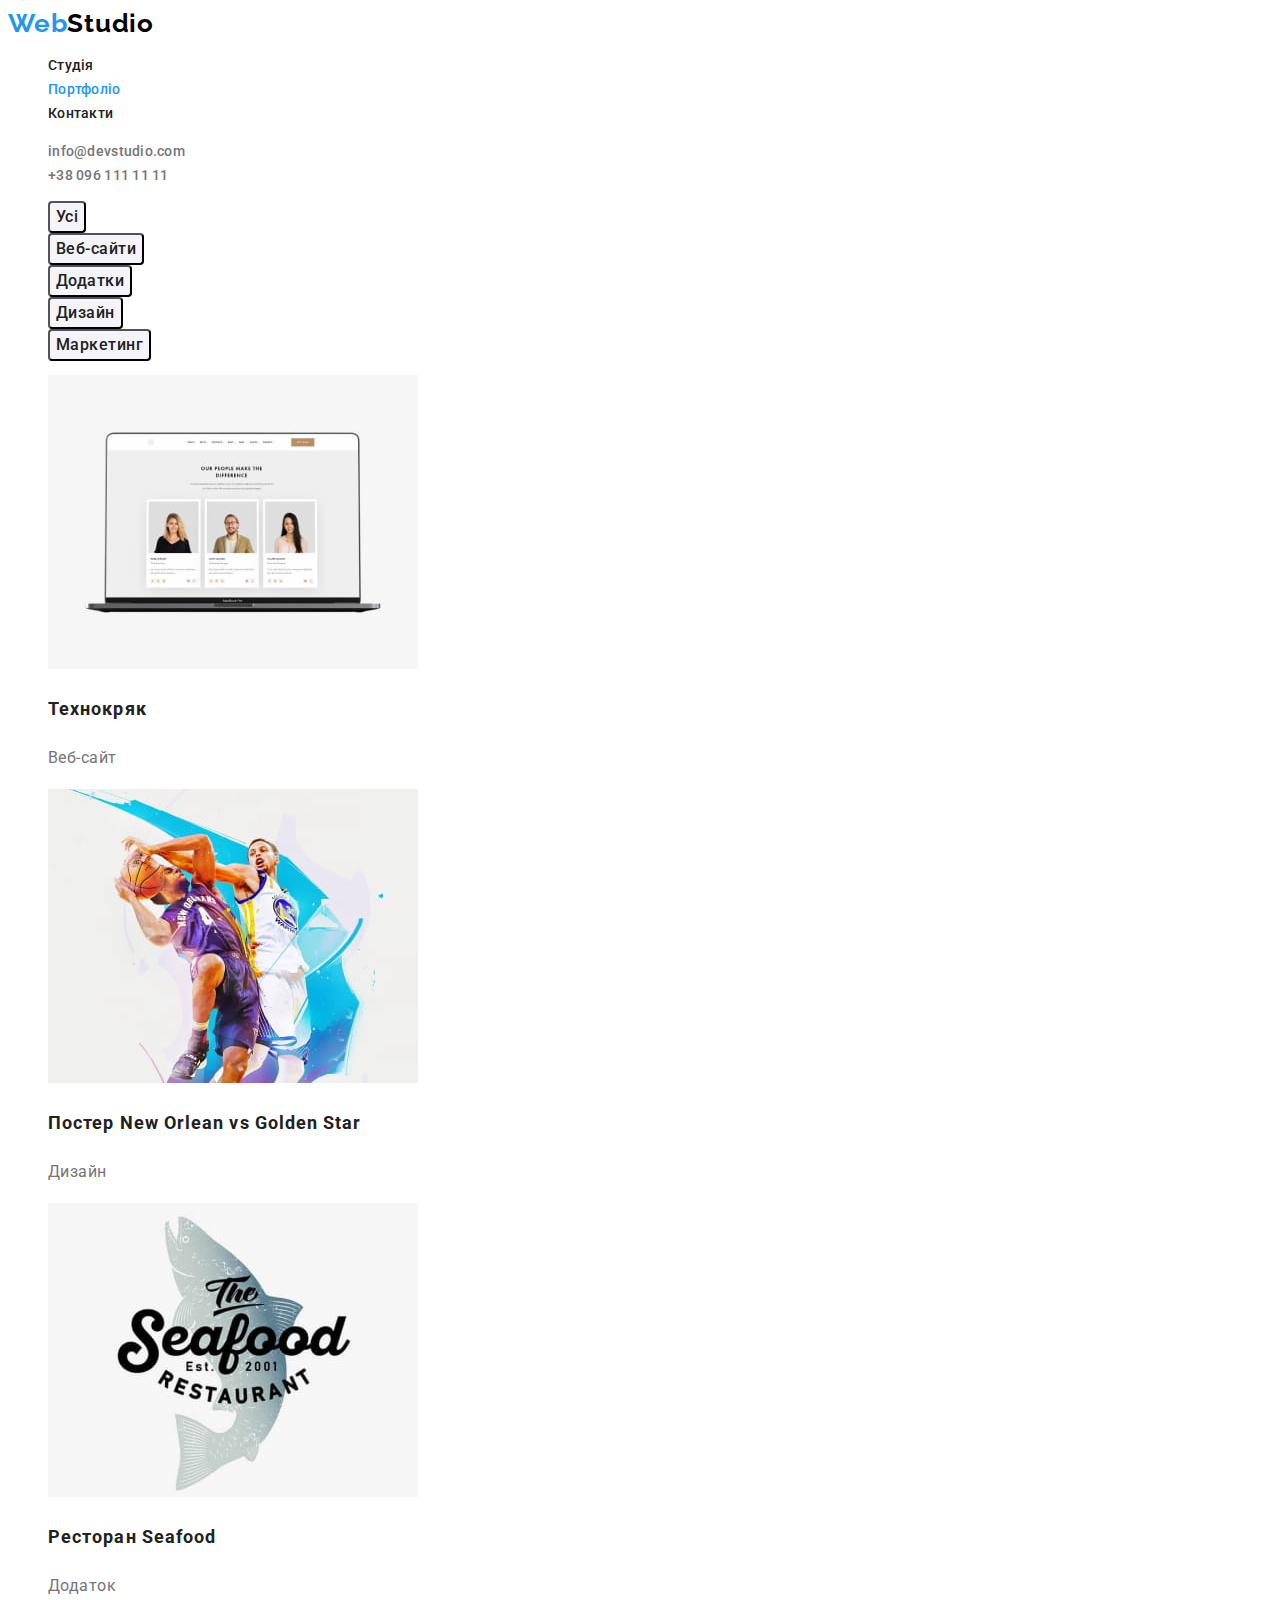
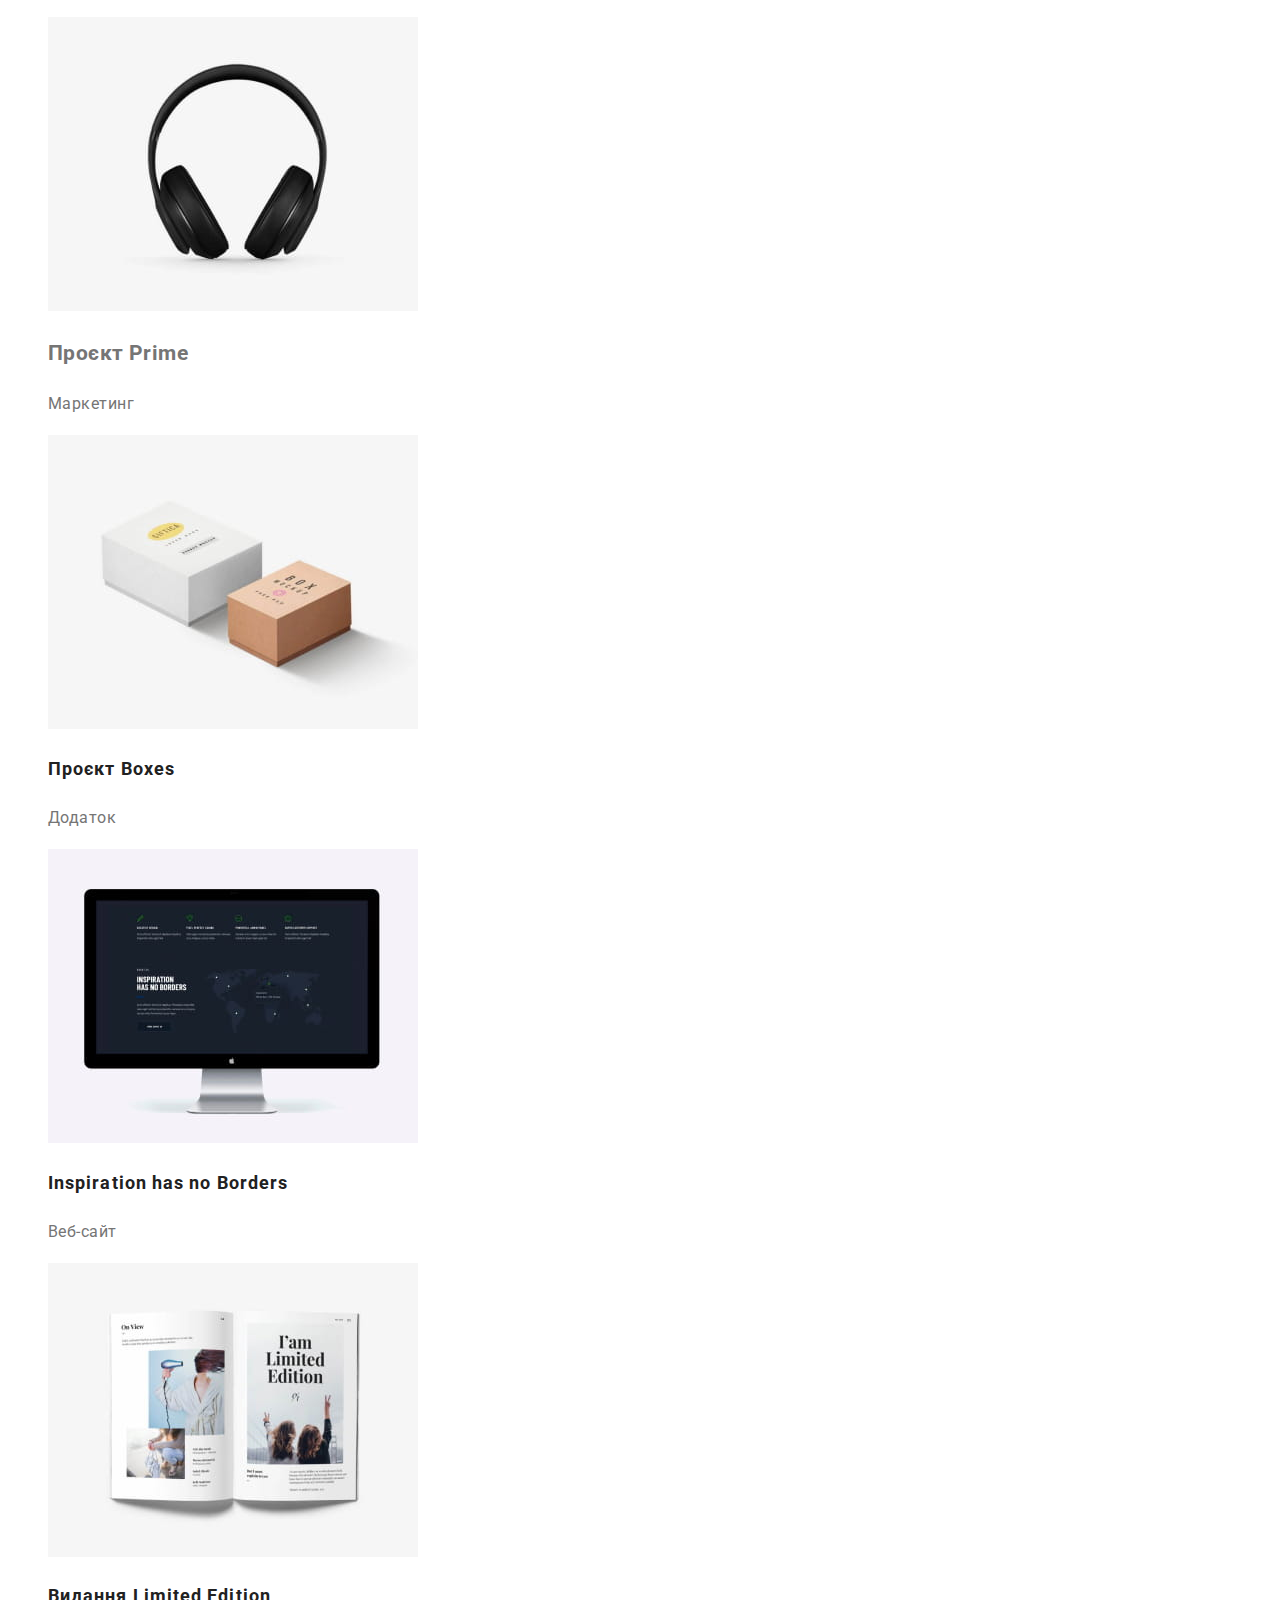
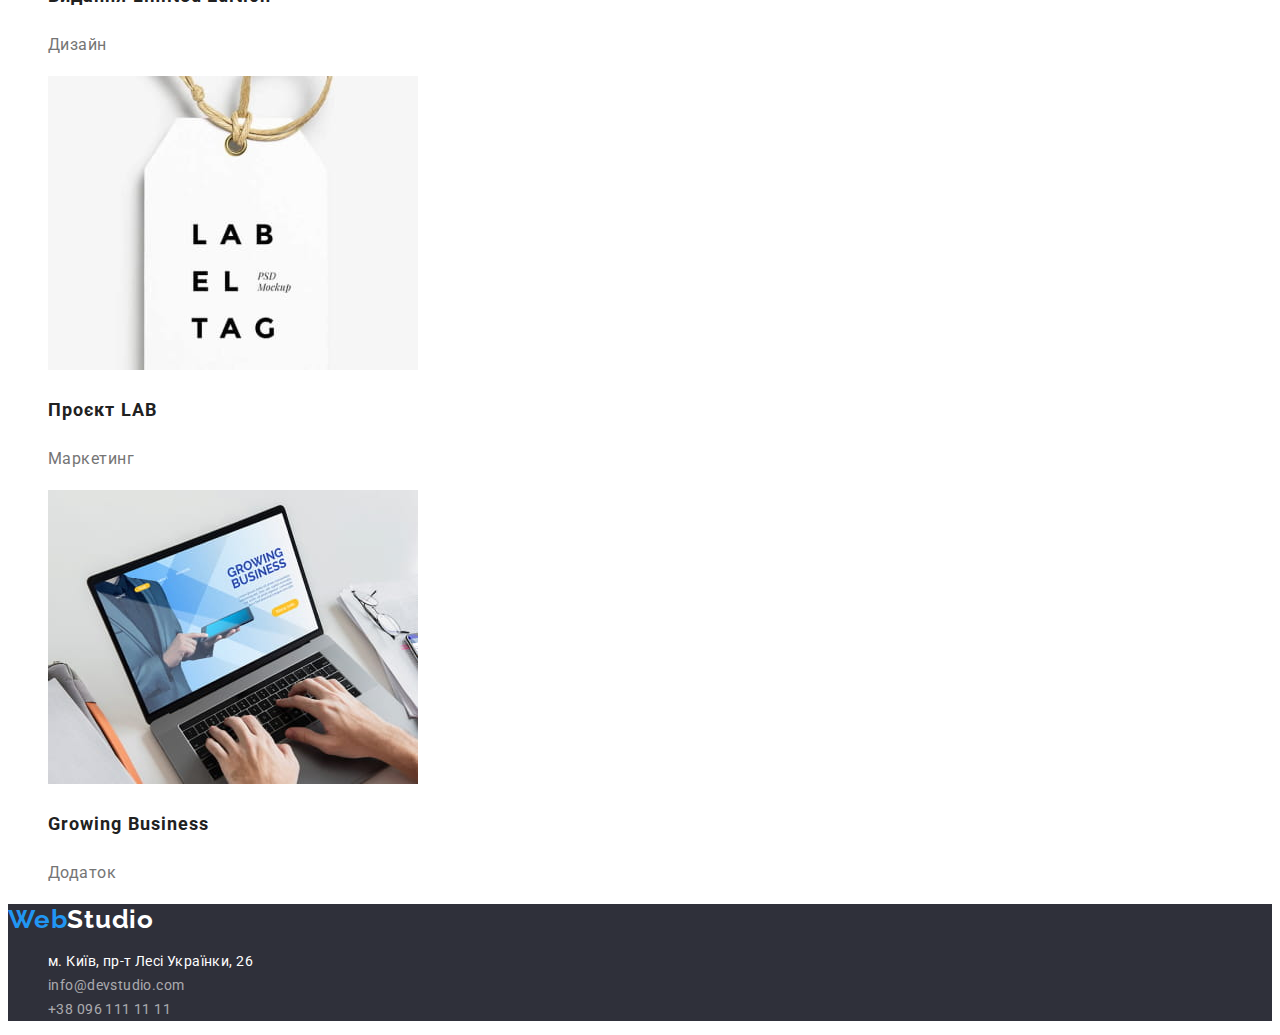
==== portfolio.html @ 0dc30bdd "Initial commit" ====
<!DOCTYPE html>
<html lang="uk">
  <head>
    <meta charset="UTF-8" />
    <meta http-equiv="X-UA-Compatible" content="IE=edge" />
    <meta name="viewport" content="width=device-width, initial-scale=1.0" />
    <title>Portfolio</title>
    <link rel="preconnect" href="https://fonts.googleapis.com" />
    <link rel="preconnect" href="https://fonts.gstatic.com" crossorigin />
    <link
      href="https://fonts.googleapis.com/css2?family=Raleway:wght@700&family=Roboto:wght@400;500;700;900&display=swap"
      rel="stylesheet"
    />
    <link rel="stylesheet" href="./css/styles.css" />
  </head>

  <body>
    <header class="page-header">
      <nav>
        <a href="./index.html" class="logo" lang="en"><span class="logo-accent-cl">Web</span>Studio</a>

        <ul class="site-nav list">
          <li>
            <a href="./index.html" class="site-nav-link">Студія</a>
          </li>
          <li>
            <a href="./portfolio.html" class="site-nav-link current">Портфоліо</a>
          </li>
          <li>
            <a href="" class="site-nav-link">Контакти</a>
          </li>
        </ul>
      </nav>

        <ul class="contact-nav list">
            <li>
                <a href="mailto:info@devstudio.com" class="contact-nav-link">info@devstudio.com</a>
            </li>
            <li>
                <a href="tel:+380961111111" class="contact-nav-link">+38 096 111 11 11</a>
            </li>
        </ul>
    </header>

    <main>
      <section>
      <!-- Title-->
        <h1 class="portfolio-title visually-hidden">Портфоліо</h1>

      <!-- Фільтри -->
        <ul class="portfolio-filters list">
          <li>
            <button class="portfolio-btn" type="button">Усі</button>
          </li>
          <li>
            <button class="portfolio-btn" type="button">Веб-сайти</button>
          </li>
          <li>
            <button class="portfolio-btn" type="button">Додатки</button>
          </li>
          <li>
            <button class="portfolio-btn" type="button">Дизайн</button>
          </li>
          <li>
            <button class="portfolio-btn" type="button">Маркетинг</button>
          </li>
        </ul>

      <!-- Проекти-->

        <ul class="portfolio list">
          <li>
            <img
              src="./images/portfolio/teсhnokryak.jpg"
              alt="Технокряк"
              width="370"
              height="294"
            />
            <h2 class="portfolio-subtitle">Технокряк</h2>
            <p class="portfolio-spec">Веб-сайт</p>
          </li>
          <li>
            <img
              src="./images/portfolio/new-orlean-vs-golden-star.jpg"
              alt="Постер New Orlean vs Golden Star"
              width="370"
              height="294"
            />
            <h2 class="portfolio-subtitle">Постер <span lang="en">New Orlean vs Golden Star</span></h2>
            <p class="portfolio-spec">Дизайн</p>
          </li>
          <li>
            <img
              src="./images/portfolio/seafood.jpg"
              alt="Ресторан Seafood"
              width="370"
              height="294"
            />
            <h2 class="portfolio-subtitle">Ресторан <span lang="en">Seafood</span></h2>
            <p class="portfolio-spec">Додаток</p>
          </li>
          <li>
            <img src="./images/portfolio/prime.jpg" alt="Проєкт Prime" width="370" height="294" />
            <h2>Проєкт <span lang="en">Prime</span></h2>
            <p class="portfolio-spec">Маркетинг</p>
          </li>
          <li>
            <img src="./images/portfolio/boxes.jpg" alt="Проєкт Boxes" width="370" height="294" />
            <h2 class="portfolio-subtitle">Проєкт <span lang="en">Boxes</span></h2>
            <p class="portfolio-spec">Додаток</p>
          </li>
          <li>
            <img
              src="./images/portfolio/inspiration-has-no-borders.jpg"
              alt="Inspiration has no Borders"
              width="370"
              height="294"
            />
            <h2 class="portfolio-subtitle" lang="en">Inspiration has no Borders</h2>
            <p class="portfolio-spec">Веб-сайт</p>
          </li>
          <li>
            <img
              src="./images/portfolio/limited-edition.jpg"
              alt="Видання Limited Edition"
              width="370"
              height="294"
            />
            <h2 class="portfolio-subtitle">Видання <span lang="en">Limited Edition</span></h2>
            <p class="portfolio-spec">Дизайн</p>
          </li>
          <li>
            <img src="./images/portfolio/lab.jpg" alt="Проєкт LAB" width="370" height="294" />
            <h2 class="portfolio-subtitle">Проєкт <span lang="en">LAB</span></h2>
            <p class="portfolio-spec">Маркетинг</p>
          </li>
          <li>
            <img
              src="./images/portfolio/growing-business.jpg"
              alt="Growing Business"
              width="370"
              height="294"
            />
            <h2 class="portfolio-subtitle" lang="en">Growing Business</h2>
            <p class="portfolio-spec">Додаток</p>
          </li>
        </ul>
      </section>
    </main>

    <!-- Підвал -->
    <footer class="footer">
        <a href="/index.html" class="logo" lang="en"><span class="logo-accent-cl">Web</span><span class="logo-ft-cl">Studio</span></a>
        <address>
            <ul class="address list">
                <li>
                    <a href="https://goo.gl/maps/srSNwpNVW98ARK6E7" class="link map">м. Київ, пр-т Лесі Українки, 26</a>
                </li>
                <li><a href="mailto:info@devstudio.com" class="link">info@devstudio.com</a></li>
                <li><a href="tel:+380961111111" class="link">+38 096 111 11 11</a></li>
            </ul>
        </address>
    </footer>
</html>
---- css/styles.css ----
/*  палітра 
line
rgba(236, 236, 236, 1) 
rgba(238, 238, 238, 1)
 */

:root {
  /* Fonts */
  --main-font: 'Roboto', sans-serif;
  --secondary-font: 'Raleway', sans-serif;

  /* Text colors */
  --main-txt-cl: #757575;
  --heading-txt-cl: #212121;
  --dark-txt-cl: #000000;
  --light-txt-cl: #ffffff;
  --accent-txt-cl: #2196f3;
  --active-txt-cl: #188ce8;

  /* Background colors */
  --bg-cl: #ffffff;
  --section-bg-cl: #f5f4fa;
  --accent-bg-cl: #2f303a;

  /* Button colors */
  --accent-bt-cl: #2196f3;
  --active-bt-cl: #188ce8;

  /* Others */
}

body {
  font-family: var(--main-font);
  font-size: 14px;
  line-height: calc(24 / 14);
  letter-spacing: 0.03em;
  color: var(--main-txt-cl);
  background-color: var(--bg-cl);
}

/* reset */

.link,
.contact-nav-link {
  text-decoration: none;
  color: currentColor;
}

.list {
  list-style: none;
}

/**
  |============================
  | Header
  |============================
*/

.page-header {
}

.logo {
  font-family: var(--secondary-font);
  font-weight: 700;
  font-size: 26px;
  line-height: calc(31 / 26);
  letter-spacing: 0.03em;
  text-decoration: none;
  color: var(--dark-txt-cl);
}

.logo-accent-cl {
  color: var(--accent-txt-cl);
}

.site-nav {
  color: var(--heading-txt-cl);
}

.site-nav-link,
.contact-nav-link {
  font-family: inherit;
  font-weight: 500;
  line-height: calc(16 / 14);
  letter-spacing: 0.02em;
  text-decoration: none;
  color: var(--heading-txt-cl);
}

.site-nav-link:hover,
.site-nav-link:focus,
.contact-nav-link:hover,
.contact-nav-link:focus {
  color: var(--accent-txt-cl);
  cursor: pointer;
}

.site-nav-link:active {
  color: var(--active-txt-cl);
}

.link-nav {
}

.current {
  color: var(--accent-txt-cl);
}

.contact-nav {
}

.contact-nav-link {
  color: var(--main-txt-cl);
}

/**
  |============================
  | Hero
  |============================
*/
/* Hero */

.hero {
  background-color: var(--accent-bg-cl);
}

.hero-title {
  font-weight: 900;
  font-size: 44px;
  line-height: calc(60 / 44);
  text-align: center;
  letter-spacing: 0.06em;
  text-transform: uppercase;
  color: var(--light-txt-cl);
}

.hero-btn {
  font-family: inherit;
  font-weight: 700;
  font-size: 16px;
  line-height: calc(30 / 16);
  display: flex;
  align-items: center;
  text-align: center;
  letter-spacing: 0.06em;
  cursor: pointer;
  color: var(--light-txt-cl);

  /* bg */
  background: var(--accent-bt-cl);
  box-shadow: 0px 4px 4px rgba(0, 0, 0, 0.15);
  border-radius: 4px;
}

.hero-btn:hover,
.hero-btn:focus {
  background-color: var(--active-bt-cl);
}

/* Features */

.features {
}

.features-title,
.work-title,
.team-title,
.portfolio-title {
  font-weight: 700;
  font-size: 36px;
  line-height: calc(42 / 36);
  letter-spacing: 0.03em;
  text-align: center;
  color: var(--heading-txt-cl);
}

.visually-hidden {
  position: absolute;
  width: 1px;
  height: 1px;
  margin: -1px;
  border: 0;
  padding: 0;
  white-space: nowrap;
  clip-path: inset(100%);
  clip: rect(0 0 0 0);
  overflow: hidden;
}

.features-subtitle {
  font-weight: 700;
  line-height: calc(16 / 14);
  text-transform: uppercase;
  color: var(--heading-txt-cl);
}

/* Team */

.team-section {
  background-color: var(--section-bg-cl);
}

.team li {
  background-color: var(--bg-cl);
}

.team-subtitle {
  font-weight: 500;
  font-size: 16px;
  line-height: calc(19 / 16);
  text-align: center;
  letter-spacing: 0.03em;
  color: var(--heading-txt-cl);
}

.team-txt {
  font-size: 16px;
  line-height: calc(19 / 16);
  text-align: center;
  letter-spacing: 0.03em;
}

/* Portfolio */

.portfolio-filters {
}

.portfolio-btn {
  font-family: inherit;
  font-weight: 500;
  font-size: 16px;
  line-height: calc(26 / 16);
  text-align: center;
  letter-spacing: 0.03em;
  cursor: pointer;
  color: var(--heading-txt-cl);
  background: var(--section-bg-cl);
  border-radius: 4px;
}

.portfolio-btn:hover,
.portfolio-btn:focus {
  font-weight: 500;
  font-size: 16px;
  line-height: calc(26 / 16);
  text-align: center;
  letter-spacing: 0.03em;
  color: var(--light-txt-cl);

  /* bg */
  background: var(--accent-bt-cl);
  /* shadow-middle */
  box-shadow: 0px 3px 1px rgba(0, 0, 0, 0.1), 0px 1px 2px rgba(0, 0, 0, 0.08),
    0px 2px 2px rgba(0, 0, 0, 0.12);
  border-radius: 4px;
}

.portfolio {
}

.portfolio-subtitle {
  font-weight: 700;
  font-size: 18px;
  line-height: calc(36 / 18);
  letter-spacing: 0.06em;
  color: var(--heading-txt-cl);
}

.portfolio-spec {
  font-size: 16px;
  line-height: calc(30 / 16);
  letter-spacing: 0.03em;
}

/**
  |============================
  | Footer
  |============================
*/
.footer {
  background-color: var(--accent-bg-cl);
  color: var(--light-txt-cl);
}

.logo-ft-cl {
  color: var(--light-txt-cl);
}

.address {
  font-style: normal;
  line-height: calc(24 / 14);
  color: rgba(255, 255, 255, 0.6);
}

.address .link:hover,
.address .link:focus {
  color: var(--accent-txt-cl);
  cursor: pointer;
}

.map {
  color: var(--light-txt-cl);
}
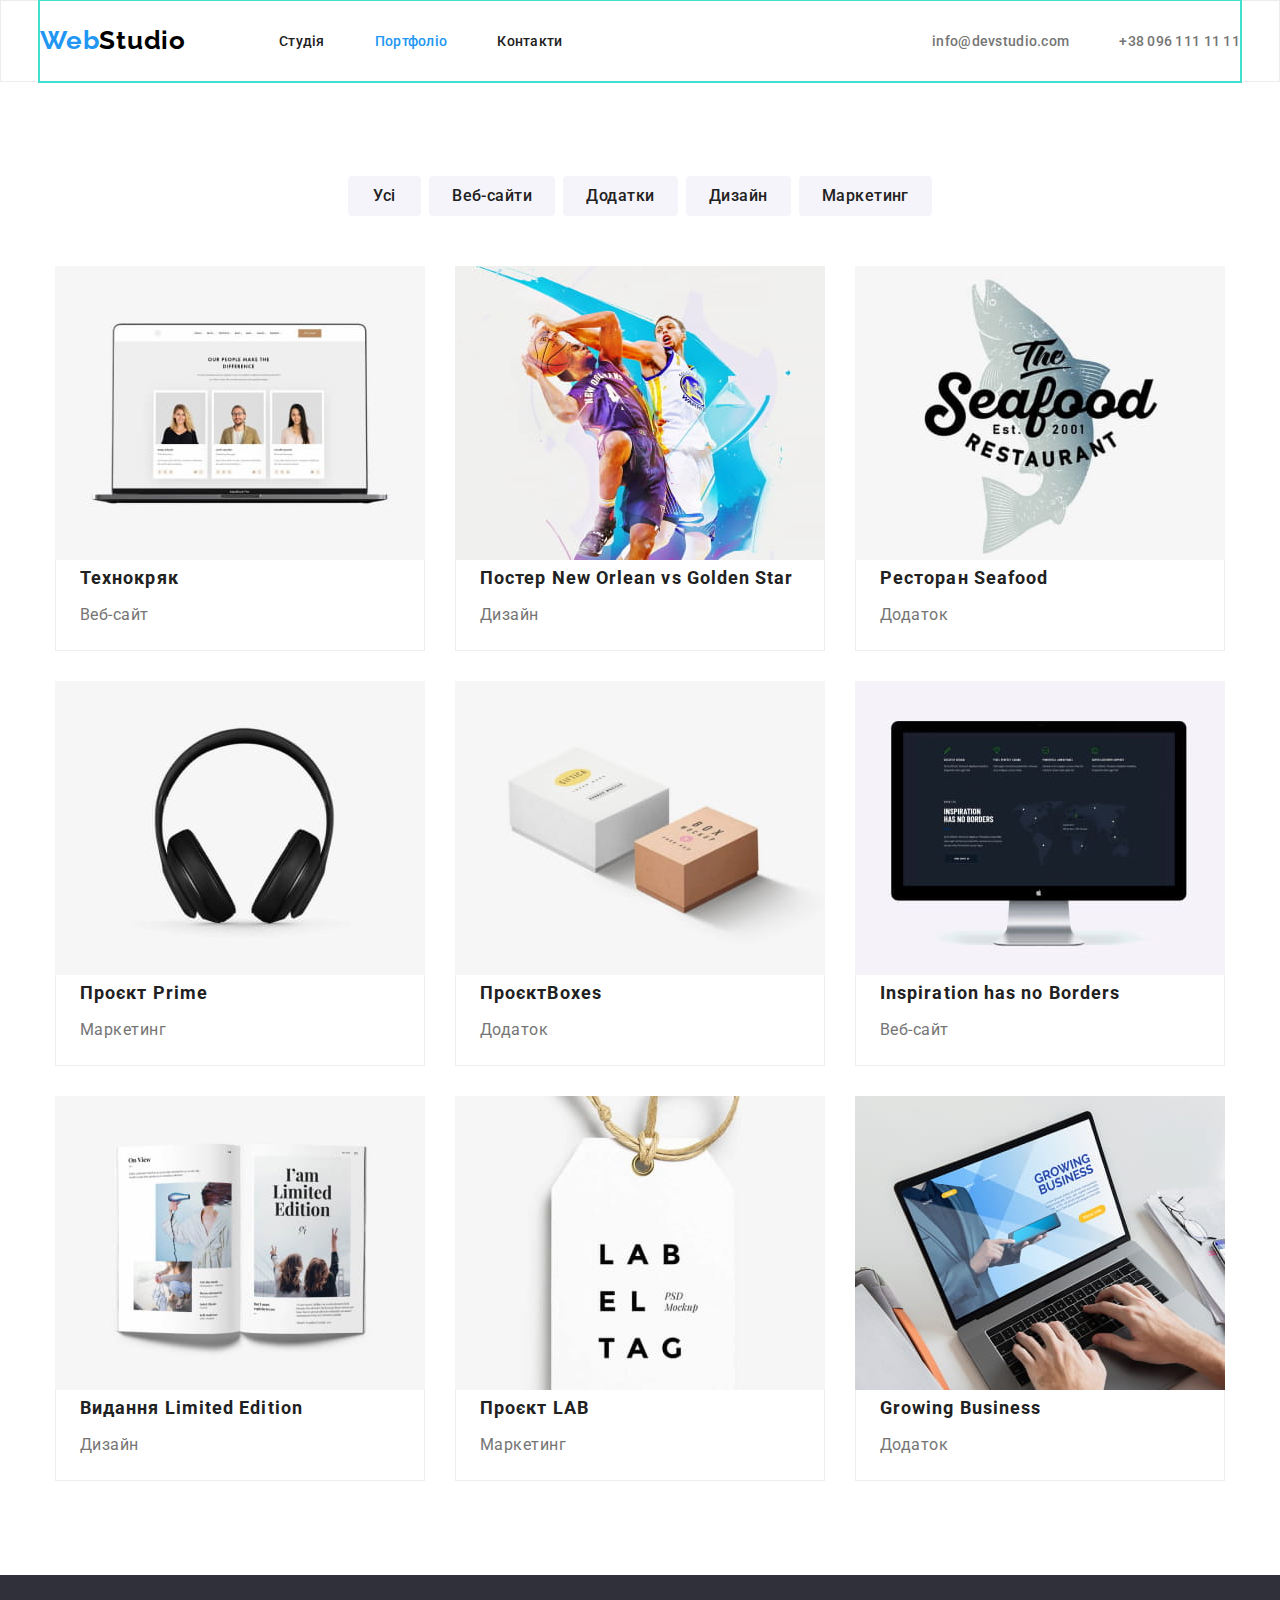
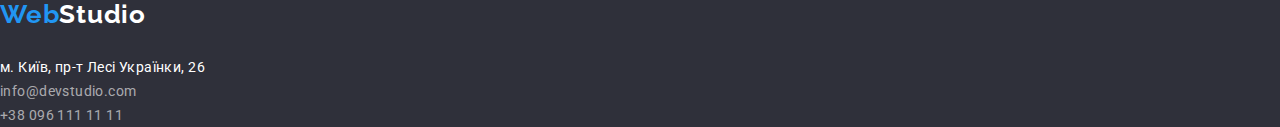
==== commit 7d7da61b: "основна верстка сторінок" ====
--- a/portfolio.html
+++ b/portfolio.html
@@ -1,164 +1,159 @@
 <!DOCTYPE html>
 <html lang="uk">
-  <head>
-    <meta charset="UTF-8" />
-    <meta http-equiv="X-UA-Compatible" content="IE=edge" />
-    <meta name="viewport" content="width=device-width, initial-scale=1.0" />
-    <title>Portfolio</title>
-    <link rel="preconnect" href="https://fonts.googleapis.com" />
-    <link rel="preconnect" href="https://fonts.gstatic.com" crossorigin />
-    <link
-      href="https://fonts.googleapis.com/css2?family=Raleway:wght@700&family=Roboto:wght@400;500;700;900&display=swap"
-      rel="stylesheet"
-    />
-    <link rel="stylesheet" href="./css/styles.css" />
-  </head>
 
-  <body>
-    <header class="page-header">
+<head>
+  <meta charset="UTF-8" />
+  <meta http-equiv="X-UA-Compatible" content="IE=edge" />
+  <meta name="viewport" content="width=device-width, initial-scale=1.0" />
+  <title>Portfolio</title>
+  <link rel="preconnect" href="https://fonts.googleapis.com" />
+  <link rel="preconnect" href="https://fonts.gstatic.com" crossorigin />
+  <link href="https://fonts.googleapis.com/css2?family=Raleway:wght@700&family=Roboto:wght@400;500;700;900&display=swap"
+    rel="stylesheet" />
+    <link rel="stylesheet" href="https://cdnjs.cloudflare.com/ajax/libs/modern-normalize/1.1.0/modern-normalize.min.css" />
+  <link rel="stylesheet" href="./css/styles.css" />
+</head>
+
+<body>
+  <header class="page-header">
+    <div class="container main-nav">
+      <a href="./index.html" class="logo" lang="en"><span class="logo-accent-cl">Web</span>Studio</a>
+  
       <nav>
-        <a href="./index.html" class="logo" lang="en"><span class="logo-accent-cl">Web</span>Studio</a>
-
         <ul class="site-nav list">
-          <li>
+          <li class="item">
             <a href="./index.html" class="site-nav-link">Студія</a>
           </li>
-          <li>
+          <li class="item">
             <a href="./portfolio.html" class="site-nav-link current">Портфоліо</a>
           </li>
-          <li>
+          <li class="item">
             <a href="" class="site-nav-link">Контакти</a>
           </li>
         </ul>
       </nav>
+  
+      <ul class="contact-nav list">
+        <li class="item">
+          <a href="mailto:info@devstudio.com" class="contact-nav-link">info@devstudio.com</a>
+        </li>
+        <li class="item">
+          <a href="tel:+380961111111" class="contact-nav-link">+38 096 111 11 11</a>
+        </li>
+      </ul>
+    </div>
+  </header>
 
-        <ul class="contact-nav list">
-            <li>
-                <a href="mailto:info@devstudio.com" class="contact-nav-link">info@devstudio.com</a>
-            </li>
-            <li>
-                <a href="tel:+380961111111" class="contact-nav-link">+38 096 111 11 11</a>
-            </li>
-        </ul>
-    </header>
 
-    <main>
-      <section>
+  <main>
+    <section class="section">
       <!-- Title-->
-        <h1 class="portfolio-title visually-hidden">Портфоліо</h1>
+      <h1 class="portfolio-title visually-hidden">Портфоліо</h1>
 
       <!-- Фільтри -->
-        <ul class="portfolio-filters list">
-          <li>
-            <button class="portfolio-btn" type="button">Усі</button>
-          </li>
-          <li>
-            <button class="portfolio-btn" type="button">Веб-сайти</button>
-          </li>
-          <li>
-            <button class="portfolio-btn" type="button">Додатки</button>
-          </li>
-          <li>
-            <button class="portfolio-btn" type="button">Дизайн</button>
-          </li>
-          <li>
-            <button class="portfolio-btn" type="button">Маркетинг</button>
-          </li>
-        </ul>
+      <ul class="portfolio-filters list">
+        <li class="item">
+          <button class="portfolio-btn" type="button">Усі</button>
+        </li>
+        <li class="item">
+          <button class="portfolio-btn" type="button">Веб-сайти</button>
+        </li>
+        <li class="item">
+          <button class="portfolio-btn" type="button">Додатки</button>
+        </li>
+        <li class="item">
+          <button class="portfolio-btn" type="button">Дизайн</button>
+        </li>
+        <li class="item">
+          <button class="portfolio-btn" type="button">Маркетинг</button>
+        </li>
+      </ul>
 
       <!-- Проекти-->
 
-        <ul class="portfolio list">
-          <li>
-            <img
-              src="./images/portfolio/teсhnokryak.jpg"
-              alt="Технокряк"
-              width="370"
-              height="294"
-            />
-            <h2 class="portfolio-subtitle">Технокряк</h2>
-            <p class="portfolio-spec">Веб-сайт</p>
-          </li>
-          <li>
-            <img
-              src="./images/portfolio/new-orlean-vs-golden-star.jpg"
-              alt="Постер New Orlean vs Golden Star"
-              width="370"
-              height="294"
-            />
-            <h2 class="portfolio-subtitle">Постер <span lang="en">New Orlean vs Golden Star</span></h2>
-            <p class="portfolio-spec">Дизайн</p>
-          </li>
-          <li>
-            <img
-              src="./images/portfolio/seafood.jpg"
-              alt="Ресторан Seafood"
-              width="370"
-              height="294"
-            />
-            <h2 class="portfolio-subtitle">Ресторан <span lang="en">Seafood</span></h2>
-            <p class="portfolio-spec">Додаток</p>
-          </li>
-          <li>
-            <img src="./images/portfolio/prime.jpg" alt="Проєкт Prime" width="370" height="294" />
-            <h2>Проєкт <span lang="en">Prime</span></h2>
-            <p class="portfolio-spec">Маркетинг</p>
-          </li>
-          <li>
-            <img src="./images/portfolio/boxes.jpg" alt="Проєкт Boxes" width="370" height="294" />
-            <h2 class="portfolio-subtitle">Проєкт <span lang="en">Boxes</span></h2>
-            <p class="portfolio-spec">Додаток</p>
-          </li>
-          <li>
-            <img
-              src="./images/portfolio/inspiration-has-no-borders.jpg"
-              alt="Inspiration has no Borders"
-              width="370"
-              height="294"
-            />
-            <h2 class="portfolio-subtitle" lang="en">Inspiration has no Borders</h2>
-            <p class="portfolio-spec">Веб-сайт</p>
-          </li>
-          <li>
-            <img
-              src="./images/portfolio/limited-edition.jpg"
-              alt="Видання Limited Edition"
-              width="370"
-              height="294"
-            />
+      <ul class="gallery list">
+        <li class="gallery-list item">
+          <img src="./images/portfolio/teсhnokryak.jpg" alt="Технокряк" width="370" height="294" />
+          <div class="gallery-card">
+              <h2 class="portfolio-subtitle">Технокряк</h2>
+              <p class="portfolio-spec">Веб-сайт</p>
+          </div>
+        </li>
+        <li class="gallery-list item">
+          <img src="./images/portfolio/new-orlean-vs-golden-star.jpg" alt="Постер New Orlean vs Golden Star" width="370"
+            height="294" />
+          <div class="gallery-card">
+              <h2 class="portfolio-subtitle">Постер <span lang="en">New Orlean vs Golden Star</span></h2>
+              <p class="portfolio-spec">Дизайн</p>
+          </div>
+        </li>
+        <li class="gallery-list item">
+          <img src="./images/portfolio/seafood.jpg" alt="Ресторан Seafood" width="370" height="294" />
+          <div class="gallery-card">
+              <h2 class="portfolio-subtitle">Ресторан <span lang="en">Seafood</span></h2>
+              <p class="portfolio-spec">Додаток</p>
+          </div>
+        </li>
+        <li class="gallery-list item">
+          <img src="./images/portfolio/prime.jpg" alt="Проєкт Prime" width="370" height="294" />
+          <div class="gallery-card">
+              <h2 class="portfolio-subtitle">Проєкт <span lang="en">Prime</span></h2>
+              <p class="portfolio-spec">Маркетинг</p>
+          </div>
+        </li>
+        <li class="gallery-list item">
+          <img src="./images/portfolio/boxes.jpg" alt="Проєкт Boxes" width="370" height="294" />
+         <div class="gallery-card">
+              <h2 class="portfolio-subtitle">Проєкт<span lang="en">Boxes</span></h2>
+              <p class="portfolio-spec">Додаток</p>
+         </div>
+        </li>
+        <li class="gallery-list item">
+          <img src="./images/portfolio/inspiration-has-no-borders.jpg" alt="Inspiration has no Borders" width="370"
+            height="294" />
+          <div class="gallery-card">
+              <h2 class="portfolio-subtitle" lang="en">Inspiration has no Borders</h2>
+              <p class="portfolio-spec">Веб-сайт</p>
+          </div>
+        </li>
+        <li class="gallery-list item">
+          <img src="./images/portfolio/limited-edition.jpg" alt="Видання Limited Edition" width="370" height="294" />
+         <div class="gallery-card">
             <h2 class="portfolio-subtitle">Видання <span lang="en">Limited Edition</span></h2>
             <p class="portfolio-spec">Дизайн</p>
-          </li>
-          <li>
-            <img src="./images/portfolio/lab.jpg" alt="Проєкт LAB" width="370" height="294" />
-            <h2 class="portfolio-subtitle">Проєкт <span lang="en">LAB</span></h2>
-            <p class="portfolio-spec">Маркетинг</p>
-          </li>
-          <li>
-            <img
-              src="./images/portfolio/growing-business.jpg"
-              alt="Growing Business"
-              width="370"
-              height="294"
-            />
+         </div>
+        </li>
+        <li class="gallery-list item">
+          <img src="./images/portfolio/lab.jpg" alt="Проєкт LAB" width="370" height="294" />
+          <div class="gallery-card">
+              <h2 class="portfolio-subtitle">Проєкт <span lang="en">LAB</span></h2>
+              <p class="portfolio-spec">Маркетинг</p>
+          </div>
+        </li>
+        <li class="gallery-list item">
+          <img src="./images/portfolio/growing-business.jpg" alt="Growing Business" width="370" height="294" />
+        <div class="gallery-card">
             <h2 class="portfolio-subtitle" lang="en">Growing Business</h2>
             <p class="portfolio-spec">Додаток</p>
-          </li>
-        </ul>
-      </section>
-    </main>
+        </div>
+        </li>
+      </ul>
+    </section>
+  </main>
 
-    <!-- Підвал -->
-    <footer class="footer">
-        <a href="/index.html" class="logo" lang="en"><span class="logo-accent-cl">Web</span><span class="logo-ft-cl">Studio</span></a>
-        <address>
-            <ul class="address list">
-                <li>
-                    <a href="https://goo.gl/maps/srSNwpNVW98ARK6E7" class="link map">м. Київ, пр-т Лесі Українки, 26</a>
-                </li>
-                <li><a href="mailto:info@devstudio.com" class="link">info@devstudio.com</a></li>
-                <li><a href="tel:+380961111111" class="link">+38 096 111 11 11</a></li>
-            </ul>
-        </address>
-    </footer>
-</html>
+  <!-- Підвал -->
+  <footer class="footer">
+    <a href="/index.html" class="logo" lang="en"><span class="logo-accent-cl">Web</span><span
+        class="logo-ft-cl">Studio</span></a>
+    <address>
+      <ul class="address list">
+        <li>
+          <a href="https://goo.gl/maps/srSNwpNVW98ARK6E7" class="link map">м. Київ, пр-т Лесі Українки, 26</a>
+        </li>
+        <li><a href="mailto:info@devstudio.com" class="link">info@devstudio.com</a></li>
+        <li><a href="tel:+380961111111" class="link">+38 096 111 11 11</a></li>
+      </ul>
+    </address>
+  </footer>
+</body>
+</html>--- a/css/styles.css
+++ b/css/styles.css
@@ -1,8 +1,12 @@
-/*  палітра 
-line
-rgba(236, 236, 236, 1) 
-rgba(238, 238, 238, 1)
- */
+html {
+  box-sizing: border-box;
+}
+
+*,
+*::before,
+*::after {
+  box-sizing: border-box;
+}
 
 :root {
   /* Fonts */
@@ -26,16 +30,31 @@
   --accent-bt-cl: #2196f3;
   --active-bt-cl: #188ce8;
 
+  /* Line colors */
+  --line-cl: #ECECEC;
+  --border-ln-cl: #EEEEEE;
+
+
+
   /* Others */
 }
 
 body {
+  margin: 0;
+
+  color: var(--main-txt-cl);
+  background-color: var(--bg-cl);
   font-family: var(--main-font);
   font-size: 14px;
   line-height: calc(24 / 14);
   letter-spacing: 0.03em;
-  color: var(--main-txt-cl);
-  background-color: var(--bg-cl);
+  
+}
+
+img {
+  display: block;
+  max-width: 100%;
+  height: auto;
 }
 
 /* reset */
@@ -48,6 +67,11 @@
 
 .list {
   list-style: none;
+}
+
+h1, h2, h3, h4, h5, h6, p, ul {
+  margin: 0;
+  padding: 0;
 }
 
 /**
@@ -57,34 +81,74 @@
 */
 
 .page-header {
-}
+  display: flex;
+  border: 1px solid var(--line-cl);
+}
+
+.container {
+  width: 1200px;
+  margin-left: auto;
+  margin-right: auto;
+
+    outline: 2px solid turquoise;
+}
+
+.main-nav {
+  display: flex;
+  align-items: center;
+}
+
+/* Логотип  */
 
 .logo {
+  display: block;
+  padding-top: 24px;
+  padding-bottom: 25px;
+  margin-right: 93px;
+
+  color: var(--dark-txt-cl);
   font-family: var(--secondary-font);
   font-weight: 700;
   font-size: 26px;
   line-height: calc(31 / 26);
   letter-spacing: 0.03em;
   text-decoration: none;
-  color: var(--dark-txt-cl);
+
 }
 
 .logo-accent-cl {
   color: var(--accent-txt-cl);
 }
 
+
+/* Меню  */
+
 .site-nav {
-  color: var(--heading-txt-cl);
-}
+  display: flex;
+
+  color: var(--heading-txt-cl);
+}
+
+.site-nav .item:not(:last-child),
+.contact-nav .item:not(:last-child) {
+  margin-right: 50px;
+}
+
 
 .site-nav-link,
 .contact-nav-link {
+  display: block;
+  padding-top: 32px;
+  padding-bottom: 32px;
+  padding-right: 0;
+  padding-left: 0;
+
+  color: var(--heading-txt-cl);
   font-family: inherit;
   font-weight: 500;
   line-height: calc(16 / 14);
   letter-spacing: 0.02em;
   text-decoration: none;
-  color: var(--heading-txt-cl);
 }
 
 .site-nav-link:hover,
@@ -99,15 +163,22 @@
   color: var(--active-txt-cl);
 }
 
-.link-nav {
-}
-
 .current {
   color: var(--accent-txt-cl);
 }
 
+
+/* Контакти */
+
 .contact-nav {
-}
+  display: flex;
+  margin-left: auto;
+
+}
+
+/* .contact-nav .item:not(:first-child) {
+  margin-right: 50px;
+} */
 
 .contact-nav-link {
   color: var(--main-txt-cl);
@@ -121,30 +192,53 @@
 /* Hero */
 
 .hero {
+  padding-top: 200px;
+  padding-bottom: 200px;
+
   background-color: var(--accent-bg-cl);
+  text-align: center;
+
+  border-bottom: 1px solid transparent;
+  filter: drop-shadow(0px 4px 4px rgba(0, 0, 0, 0.25))
+
+  /* outline: 2px solid turquoise; */
 }
 
 .hero-title {
+  margin-left: auto;
+  margin-right: auto;
+  margin-bottom: 30px;
+  width: 696px;
+
+  color: var(--light-txt-cl);
   font-weight: 900;
   font-size: 44px;
   line-height: calc(60 / 44);
   text-align: center;
   letter-spacing: 0.06em;
   text-transform: uppercase;
+ 
+}
+
+.hero-btn {
+  display: inline-block;
+  padding: 9px 31px;
+  margin-left: auto;
+  margin-right: auto;
+  min-width: 214px;
+
   color: var(--light-txt-cl);
-}
-
-.hero-btn {
   font-family: inherit;
   font-weight: 700;
   font-size: 16px;
   line-height: calc(30 / 16);
-  display: flex;
+
   align-items: center;
   text-align: center;
   letter-spacing: 0.06em;
   cursor: pointer;
-  color: var(--light-txt-cl);
+
+  border: 1px solid transparent;
 
   /* bg */
   background: var(--accent-bt-cl);
@@ -159,19 +253,24 @@
 
 /* Features */
 
-.features {
+.section {
+  padding-top: 94px;
+  padding-bottom: 94px;
 }
 
 .features-title,
 .work-title,
 .team-title,
 .portfolio-title {
+  margin-bottom: 50px;
+
+  color: var(--heading-txt-cl);
   font-weight: 700;
   font-size: 36px;
   line-height: calc(42 / 36);
   letter-spacing: 0.03em;
   text-align: center;
-  color: var(--heading-txt-cl);
+  
 }
 
 .visually-hidden {
@@ -187,11 +286,39 @@
   overflow: hidden;
 }
 
+.features {
+  display: flex;
+}
+
+.features .item + .item {
+  margin-left: 30px;
+}
+
+
 .features-subtitle {
+  margin-bottom: 10px;
+  color: var(--heading-txt-cl);
+
   font-weight: 700;
   line-height: calc(16 / 14);
   text-transform: uppercase;
-  color: var(--heading-txt-cl);
+ 
+}
+
+
+/* Work  */
+
+.work-section {
+  padding-bottom: 94px;
+}
+
+.work {
+  display: flex;
+}
+
+.work .item + .item {
+  margin-left: 30px;
+  display: block;
 }
 
 /* Team */
@@ -200,20 +327,42 @@
   background-color: var(--section-bg-cl);
 }
 
-.team li {
-  background-color: var(--bg-cl);
+.team {
+  display: flex;
+}
+
+.team-list {
+
+  background: var(--bg-cl);
+    /* material shadow v1 */
+    box-shadow: 0px 1px 3px rgba(0, 0, 0, 0.12), 0px 1px 1px rgba(0, 0, 0, 0.14), 0px 2px 1px rgba(0, 0, 0, 0.2);
+    border-radius: 0px 0px 4px 4px;
+}
+
+
+.team .item + .item {
+  margin-left: 30px;
+}
+
+.team-pic {
+  margin-bottom: 30px;
 }
 
 .team-subtitle {
+  margin-bottom: 10px;
+
+  color: var(--heading-txt-cl);
   font-weight: 500;
   font-size: 16px;
   line-height: calc(19 / 16);
   text-align: center;
   letter-spacing: 0.03em;
-  color: var(--heading-txt-cl);
+
 }
 
 .team-txt {
+  margin-bottom: 30px;
+
   font-size: 16px;
   line-height: calc(19 / 16);
   text-align: center;
@@ -222,30 +371,50 @@
 
 /* Portfolio */
 
+
+
+/* filters */
+
 .portfolio-filters {
+  display: flex;
+  margin-bottom: 50px;
+  justify-content: center;
+  align-items: center;
+}
+
+.portfolio-filters .item + .item {
+  margin-left: 8px;
 }
 
 .portfolio-btn {
+  display: inline-block;
+  padding: 6px 22px;
+  min-width: 73px;
+
+  color: var(--heading-txt-cl);
+  background: var(--section-bg-cl);
   font-family: inherit;
   font-weight: 500;
   font-size: 16px;
   line-height: calc(26 / 16);
   text-align: center;
   letter-spacing: 0.03em;
+
+
   cursor: pointer;
-  color: var(--heading-txt-cl);
-  background: var(--section-bg-cl);
+  border: 1px solid transparent;
   border-radius: 4px;
+  
 }
 
 .portfolio-btn:hover,
 .portfolio-btn:focus {
+  color: var(--light-txt-cl);
   font-weight: 500;
   font-size: 16px;
   line-height: calc(26 / 16);
   text-align: center;
   letter-spacing: 0.03em;
-  color: var(--light-txt-cl);
 
   /* bg */
   background: var(--accent-bt-cl);
@@ -253,20 +422,63 @@
   box-shadow: 0px 3px 1px rgba(0, 0, 0, 0.1), 0px 1px 2px rgba(0, 0, 0, 0.08),
     0px 2px 2px rgba(0, 0, 0, 0.12);
   border-radius: 4px;
-}
-
-.portfolio {
-}
+  /* padding: 6px 25px; */
+}
+
+
+/* gallery */
+.gallery {
+  display: flex;
+  flex-wrap: wrap;
+
+  width: 1200px;
+  padding-left: 15px;
+  padding-right: 15px;
+  margin-left: auto;
+  margin-right: auto;
+
+}
+
+
+.gallery-list {
+  display: block;
+  
+  background: var(--bg-cl);
+
+}
+
+.gallery-card {
+  width: 370px;
+  border-right: 1px solid var(--border-ln-cl);
+  border-bottom: 1px solid var(--border-ln-cl);
+  border-left: 1px solid var(--border-ln-cl);
+}
+
 
 .portfolio-subtitle {
+  margin-left: 24px;
+  margin-bottom: 4px;
+
+  color: var(--heading-txt-cl);
   font-weight: 700;
   font-size: 18px;
   line-height: calc(36 / 18);
   letter-spacing: 0.06em;
-  color: var(--heading-txt-cl);
+ 
+}
+
+.gallery-list:not(:nth-child(3n)) {
+  margin-right: 30px;
+}
+
+.gallery-list:not(:nth-last-child(-n + 3)) {
+  margin-bottom: 30px;
 }
 
 .portfolio-spec {
+  margin-left: 24px;
+  margin-bottom: 20px;
+
   font-size: 16px;
   line-height: calc(30 / 16);
   letter-spacing: 0.03em;
@@ -278,8 +490,8 @@
   |============================
 */
 .footer {
+  color: var(--light-txt-cl);
   background-color: var(--accent-bg-cl);
-  color: var(--light-txt-cl);
 }
 
 .logo-ft-cl {
@@ -287,9 +499,10 @@
 }
 
 .address {
+  color: rgba(255, 255, 255, 0.6);
   font-style: normal;
   line-height: calc(24 / 14);
-  color: rgba(255, 255, 255, 0.6);
+
 }
 
 .address .link:hover,
@@ -301,3 +514,4 @@
 .map {
   color: var(--light-txt-cl);
 }
+
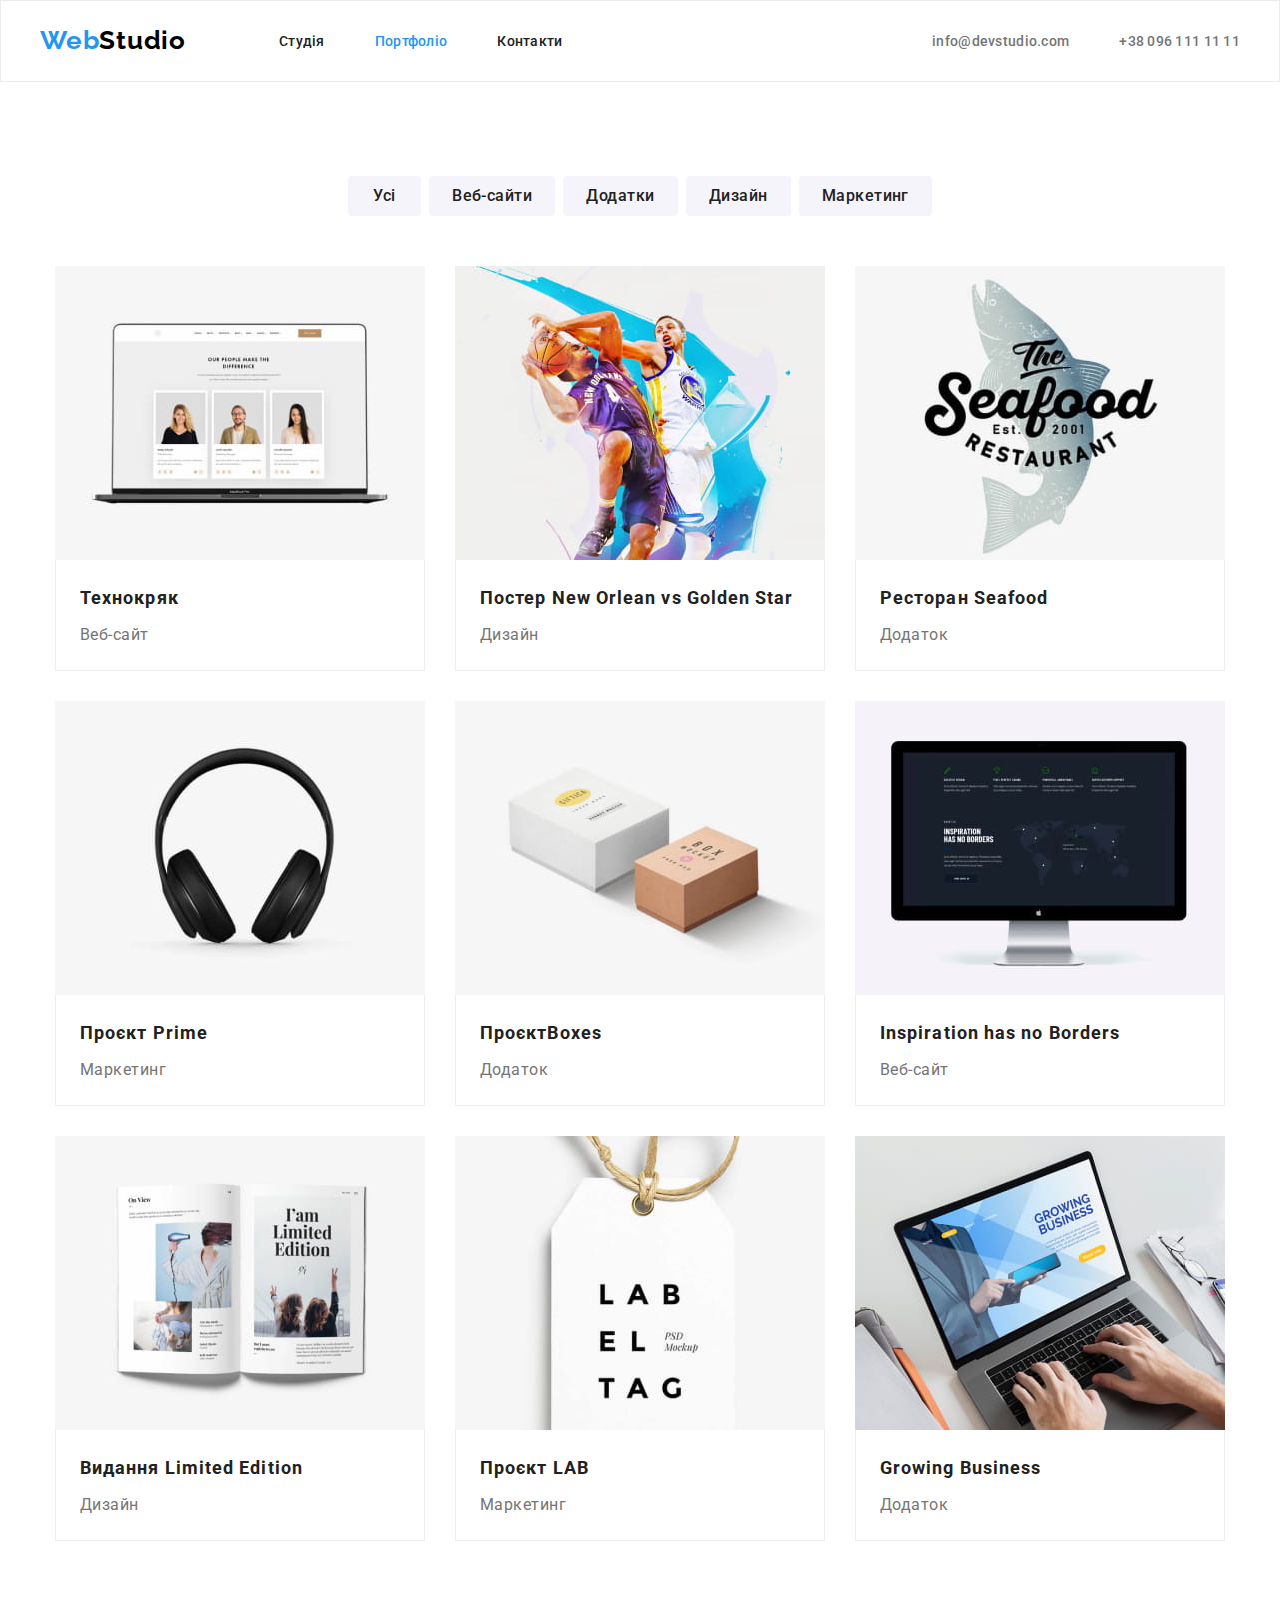
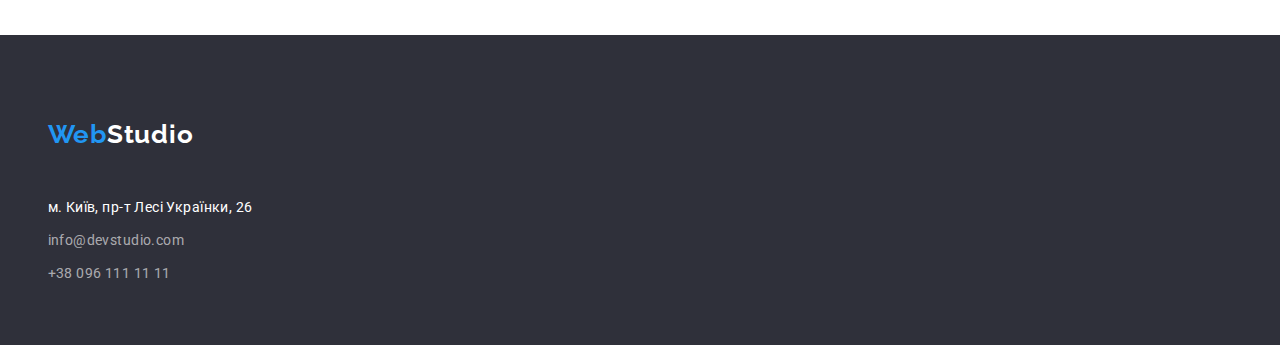
==== commit 588e30b8: "футер" ====
--- a/portfolio.html
+++ b/portfolio.html
@@ -1,159 +1,225 @@
 <!DOCTYPE html>
 <html lang="uk">
-
-<head>
-  <meta charset="UTF-8" />
-  <meta http-equiv="X-UA-Compatible" content="IE=edge" />
-  <meta name="viewport" content="width=device-width, initial-scale=1.0" />
-  <title>Portfolio</title>
-  <link rel="preconnect" href="https://fonts.googleapis.com" />
-  <link rel="preconnect" href="https://fonts.gstatic.com" crossorigin />
-  <link href="https://fonts.googleapis.com/css2?family=Raleway:wght@700&family=Roboto:wght@400;500;700;900&display=swap"
-    rel="stylesheet" />
-    <link rel="stylesheet" href="https://cdnjs.cloudflare.com/ajax/libs/modern-normalize/1.1.0/modern-normalize.min.css" />
-  <link rel="stylesheet" href="./css/styles.css" />
-</head>
-
-<body>
-  <header class="page-header">
-    <div class="container main-nav">
-      <a href="./index.html" class="logo" lang="en"><span class="logo-accent-cl">Web</span>Studio</a>
-  
-      <nav>
-        <ul class="site-nav list">
-          <li class="item">
-            <a href="./index.html" class="site-nav-link">Студія</a>
-          </li>
-          <li class="item">
-            <a href="./portfolio.html" class="site-nav-link current">Портфоліо</a>
-          </li>
-          <li class="item">
-            <a href="" class="site-nav-link">Контакти</a>
+  <head>
+    <meta charset="UTF-8" />
+    <meta http-equiv="X-UA-Compatible" content="IE=edge" />
+    <meta name="viewport" content="width=device-width, initial-scale=1.0" />
+    <title>Portfolio</title>
+    <link rel="preconnect" href="https://fonts.googleapis.com" />
+    <link rel="preconnect" href="https://fonts.gstatic.com" crossorigin />
+    <link
+      href="https://fonts.googleapis.com/css2?family=Raleway:wght@700&family=Roboto:wght@400;500;700;900&display=swap"
+      rel="stylesheet"
+    />
+    <link
+      rel="stylesheet"
+      href="https://cdnjs.cloudflare.com/ajax/libs/modern-normalize/1.1.0/modern-normalize.min.css"
+    />
+    <link rel="stylesheet" href="./css/styles.css" />
+  </head>
+
+  <body>
+    <header class="page-header">
+      <div class="container main-nav">
+        <a href="./index.html" class="logo" lang="en"
+          ><span class="logo-accent-cl">Web</span>Studio</a
+        >
+
+        <nav>
+          <ul class="site-nav list">
+            <li class="item">
+              <a href="./index.html" class="site-nav-link">Студія</a>
+            </li>
+            <li class="item">
+              <a href="./portfolio.html" class="site-nav-link current">Портфоліо</a>
+            </li>
+            <li class="item">
+              <a href="" class="site-nav-link">Контакти</a>
+            </li>
+          </ul>
+        </nav>
+
+        <ul class="contact-nav list">
+          <li class="item">
+            <a href="mailto:info@devstudio.com" class="contact-nav-link">info@devstudio.com</a>
+          </li>
+          <li class="item">
+            <a href="tel:+380961111111" class="contact-nav-link">+38 096 111 11 11</a>
           </li>
         </ul>
-      </nav>
-  
-      <ul class="contact-nav list">
-        <li class="item">
-          <a href="mailto:info@devstudio.com" class="contact-nav-link">info@devstudio.com</a>
-        </li>
-        <li class="item">
-          <a href="tel:+380961111111" class="contact-nav-link">+38 096 111 11 11</a>
-        </li>
-      </ul>
-    </div>
-  </header>
-
-
-  <main>
-    <section class="section">
-      <!-- Title-->
-      <h1 class="portfolio-title visually-hidden">Портфоліо</h1>
-
-      <!-- Фільтри -->
-      <ul class="portfolio-filters list">
-        <li class="item">
-          <button class="portfolio-btn" type="button">Усі</button>
-        </li>
-        <li class="item">
-          <button class="portfolio-btn" type="button">Веб-сайти</button>
-        </li>
-        <li class="item">
-          <button class="portfolio-btn" type="button">Додатки</button>
-        </li>
-        <li class="item">
-          <button class="portfolio-btn" type="button">Дизайн</button>
-        </li>
-        <li class="item">
-          <button class="portfolio-btn" type="button">Маркетинг</button>
-        </li>
-      </ul>
-
-      <!-- Проекти-->
-
-      <ul class="gallery list">
-        <li class="gallery-list item">
-          <img src="./images/portfolio/teсhnokryak.jpg" alt="Технокряк" width="370" height="294" />
-          <div class="gallery-card">
+      </div>
+    </header>
+
+    <main>
+      <section class="section">
+        <!-- Title-->
+        <h1 class="portfolio-title visually-hidden">Портфоліо</h1>
+
+        <!-- Фільтри -->
+        <ul class="portfolio-filters list">
+          <li class="item">
+            <button class="portfolio-btn" type="button">Усі</button>
+          </li>
+          <li class="item">
+            <button class="portfolio-btn" type="button">Веб-сайти</button>
+          </li>
+          <li class="item">
+            <button class="portfolio-btn" type="button">Додатки</button>
+          </li>
+          <li class="item">
+            <button class="portfolio-btn" type="button">Дизайн</button>
+          </li>
+          <li class="item">
+            <button class="portfolio-btn" type="button">Маркетинг</button>
+          </li>
+        </ul>
+
+        <!-- Проекти-->
+
+        <ul class="gallery list">
+          <li class="gallery-list item">
+            <img
+              class="gallery-img"
+              src="./images/portfolio/teсhnokryak.jpg"
+              alt="Технокряк"
+              width="370"
+              height="294"
+            />
+            <div class="gallery-card">
               <h2 class="portfolio-subtitle">Технокряк</h2>
               <p class="portfolio-spec">Веб-сайт</p>
-          </div>
-        </li>
-        <li class="gallery-list item">
-          <img src="./images/portfolio/new-orlean-vs-golden-star.jpg" alt="Постер New Orlean vs Golden Star" width="370"
-            height="294" />
-          <div class="gallery-card">
-              <h2 class="portfolio-subtitle">Постер <span lang="en">New Orlean vs Golden Star</span></h2>
+            </div>
+          </li>
+          <li class="gallery-list item">
+            <img
+              class="gallery-img"
+              src="./images/portfolio/new-orlean-vs-golden-star.jpg"
+              alt="Постер New Orlean vs Golden Star"
+              width="370"
+              height="294"
+            />
+            <div class="gallery-card">
+              <h2 class="portfolio-subtitle">
+                Постер <span lang="en">New Orlean vs Golden Star</span>
+              </h2>
               <p class="portfolio-spec">Дизайн</p>
-          </div>
-        </li>
-        <li class="gallery-list item">
-          <img src="./images/portfolio/seafood.jpg" alt="Ресторан Seafood" width="370" height="294" />
-          <div class="gallery-card">
+            </div>
+          </li>
+          <li class="gallery-list item">
+            <img
+              class="gallery-img"
+              src="./images/portfolio/seafood.jpg"
+              alt="Ресторан Seafood"
+              width="370"
+              height="294"
+            />
+            <div class="gallery-card">
               <h2 class="portfolio-subtitle">Ресторан <span lang="en">Seafood</span></h2>
               <p class="portfolio-spec">Додаток</p>
-          </div>
-        </li>
-        <li class="gallery-list item">
-          <img src="./images/portfolio/prime.jpg" alt="Проєкт Prime" width="370" height="294" />
-          <div class="gallery-card">
+            </div>
+          </li>
+          <li class="gallery-list item">
+            <img
+              class="gallery-img"
+              src="./images/portfolio/prime.jpg"
+              alt="Проєкт Prime"
+              width="370"
+              height="294"
+            />
+            <div class="gallery-card">
               <h2 class="portfolio-subtitle">Проєкт <span lang="en">Prime</span></h2>
               <p class="portfolio-spec">Маркетинг</p>
-          </div>
-        </li>
-        <li class="gallery-list item">
-          <img src="./images/portfolio/boxes.jpg" alt="Проєкт Boxes" width="370" height="294" />
-         <div class="gallery-card">
+            </div>
+          </li>
+          <li class="gallery-list item">
+            <img
+              class="gallery-img"
+              src="./images/portfolio/boxes.jpg"
+              alt="Проєкт Boxes"
+              width="370"
+              height="294"
+            />
+            <div class="gallery-card">
               <h2 class="portfolio-subtitle">Проєкт<span lang="en">Boxes</span></h2>
               <p class="portfolio-spec">Додаток</p>
-         </div>
-        </li>
-        <li class="gallery-list item">
-          <img src="./images/portfolio/inspiration-has-no-borders.jpg" alt="Inspiration has no Borders" width="370"
-            height="294" />
-          <div class="gallery-card">
+            </div>
+          </li>
+          <li class="gallery-list item">
+            <img
+              class="gallery-img"
+              src="./images/portfolio/inspiration-has-no-borders.jpg"
+              alt="Inspiration has no Borders"
+              width="370"
+              height="294"
+            />
+            <div class="gallery-card">
               <h2 class="portfolio-subtitle" lang="en">Inspiration has no Borders</h2>
               <p class="portfolio-spec">Веб-сайт</p>
-          </div>
-        </li>
-        <li class="gallery-list item">
-          <img src="./images/portfolio/limited-edition.jpg" alt="Видання Limited Edition" width="370" height="294" />
-         <div class="gallery-card">
-            <h2 class="portfolio-subtitle">Видання <span lang="en">Limited Edition</span></h2>
-            <p class="portfolio-spec">Дизайн</p>
-         </div>
-        </li>
-        <li class="gallery-list item">
-          <img src="./images/portfolio/lab.jpg" alt="Проєкт LAB" width="370" height="294" />
-          <div class="gallery-card">
+            </div>
+          </li>
+          <li class="gallery-list item">
+            <img
+              class="gallery-img"
+              src="./images/portfolio/limited-edition.jpg"
+              alt="Видання Limited Edition"
+              width="370"
+              height="294"
+            />
+            <div class="gallery-card">
+              <h2 class="portfolio-subtitle">Видання <span lang="en">Limited Edition</span></h2>
+              <p class="portfolio-spec">Дизайн</p>
+            </div>
+          </li>
+          <li class="gallery-list item">
+            <img
+              class="gallery-img"
+              src="./images/portfolio/lab.jpg"
+              alt="Проєкт LAB"
+              width="370"
+              height="294"
+            />
+            <div class="gallery-card">
               <h2 class="portfolio-subtitle">Проєкт <span lang="en">LAB</span></h2>
               <p class="portfolio-spec">Маркетинг</p>
-          </div>
-        </li>
-        <li class="gallery-list item">
-          <img src="./images/portfolio/growing-business.jpg" alt="Growing Business" width="370" height="294" />
-        <div class="gallery-card">
-            <h2 class="portfolio-subtitle" lang="en">Growing Business</h2>
-            <p class="portfolio-spec">Додаток</p>
-        </div>
-        </li>
-      </ul>
-    </section>
-  </main>
-
-  <!-- Підвал -->
-  <footer class="footer">
-    <a href="/index.html" class="logo" lang="en"><span class="logo-accent-cl">Web</span><span
-        class="logo-ft-cl">Studio</span></a>
-    <address>
-      <ul class="address list">
-        <li>
-          <a href="https://goo.gl/maps/srSNwpNVW98ARK6E7" class="link map">м. Київ, пр-т Лесі Українки, 26</a>
-        </li>
-        <li><a href="mailto:info@devstudio.com" class="link">info@devstudio.com</a></li>
-        <li><a href="tel:+380961111111" class="link">+38 096 111 11 11</a></li>
-      </ul>
-    </address>
-  </footer>
-</body>
-</html>+            </div>
+          </li>
+          <li class="gallery-list item">
+            <img
+              class="gallery-img"
+              src="./images/portfolio/growing-business.jpg"
+              alt="Growing Business"
+              width="370"
+              height="294"
+            />
+            <div class="gallery-card">
+              <h2 class="portfolio-subtitle" lang="en">Growing Business</h2>
+              <p class="portfolio-spec">Додаток</p>
+            </div>
+          </li>
+        </ul>
+      </section>
+    </main>
+
+    <!-- Підвал -->
+    <footer class="footer">
+      <div class="container">
+        <a href="/index.html" class="logo logo-footer" lang="en"
+          ><span class="logo-accent-cl">Web</span><span class="logo-ft-cl">Studio</span></a
+        >
+        <address>
+          <ul class="address list">
+            <li class="item">
+              <a href="https://goo.gl/maps/srSNwpNVW98ARK6E7" class="link map"
+                >м. Київ, пр-т Лесі Українки, 26</a
+              >
+            </li>
+            <li class="item">
+              <a href="mailto:info@devstudio.com" class="link">info@devstudio.com</a>
+            </li>
+            <li class="item"><a href="tel:+380961111111" class="link">+38 096 111 11 11</a></li>
+          </ul>
+        </address>
+      </div>
+    </footer>
+  </body>
+</html>
--- a/css/styles.css
+++ b/css/styles.css
@@ -31,10 +31,8 @@
   --active-bt-cl: #188ce8;
 
   /* Line colors */
-  --line-cl: #ECECEC;
-  --border-ln-cl: #EEEEEE;
-
-
+  --line-cl: #ececec;
+  --border-ln-cl: #eeeeee;
 
   /* Others */
 }
@@ -48,7 +46,6 @@
   font-size: 14px;
   line-height: calc(24 / 14);
   letter-spacing: 0.03em;
-  
 }
 
 img {
@@ -69,7 +66,14 @@
   list-style: none;
 }
 
-h1, h2, h3, h4, h5, h6, p, ul {
+h1,
+h2,
+h3,
+h4,
+h5,
+h6,
+p,
+ul {
   margin: 0;
   padding: 0;
 }
@@ -90,7 +94,7 @@
   margin-left: auto;
   margin-right: auto;
 
-    outline: 2px solid turquoise;
+  /* outline: 2px solid turquoise; */
 }
 
 .main-nav {
@@ -113,13 +117,11 @@
   line-height: calc(31 / 26);
   letter-spacing: 0.03em;
   text-decoration: none;
-
 }
 
 .logo-accent-cl {
   color: var(--accent-txt-cl);
 }
-
 
 /* Меню  */
 
@@ -133,7 +135,6 @@
 .contact-nav .item:not(:last-child) {
   margin-right: 50px;
 }
-
 
 .site-nav-link,
 .contact-nav-link {
@@ -167,13 +168,11 @@
   color: var(--accent-txt-cl);
 }
 
-
 /* Контакти */
 
 .contact-nav {
   display: flex;
   margin-left: auto;
-
 }
 
 /* .contact-nav .item:not(:first-child) {
@@ -199,7 +198,7 @@
   text-align: center;
 
   border-bottom: 1px solid transparent;
-  filter: drop-shadow(0px 4px 4px rgba(0, 0, 0, 0.25))
+  filter: drop-shadow(0px 4px 4px rgba(0, 0, 0, 0.25));
 
   /* outline: 2px solid turquoise; */
 }
@@ -217,7 +216,6 @@
   text-align: center;
   letter-spacing: 0.06em;
   text-transform: uppercase;
- 
 }
 
 .hero-btn {
@@ -270,7 +268,6 @@
   line-height: calc(42 / 36);
   letter-spacing: 0.03em;
   text-align: center;
-  
 }
 
 .visually-hidden {
@@ -288,12 +285,12 @@
 
 .features {
   display: flex;
+  align-items: flex-start;
 }
 
 .features .item + .item {
   margin-left: 30px;
 }
-
 
 .features-subtitle {
   margin-bottom: 10px;
@@ -302,9 +299,7 @@
   font-weight: 700;
   line-height: calc(16 / 14);
   text-transform: uppercase;
- 
-}
-
+}
 
 /* Work  */
 
@@ -332,13 +327,13 @@
 }
 
 .team-list {
-
   background: var(--bg-cl);
-    /* material shadow v1 */
-    box-shadow: 0px 1px 3px rgba(0, 0, 0, 0.12), 0px 1px 1px rgba(0, 0, 0, 0.14), 0px 2px 1px rgba(0, 0, 0, 0.2);
-    border-radius: 0px 0px 4px 4px;
-}
-
+
+  /* material shadow v1 */
+  box-shadow: 0px 1px 3px rgba(0, 0, 0, 0.12), 0px 1px 1px rgba(0, 0, 0, 0.14),
+    0px 2px 1px rgba(0, 0, 0, 0.2);
+  border-radius: 0px 0px 4px 4px;
+}
 
 .team .item + .item {
   margin-left: 30px;
@@ -357,7 +352,6 @@
   line-height: calc(19 / 16);
   text-align: center;
   letter-spacing: 0.03em;
-
 }
 
 .team-txt {
@@ -370,8 +364,6 @@
 }
 
 /* Portfolio */
-
-
 
 /* filters */
 
@@ -400,11 +392,9 @@
   text-align: center;
   letter-spacing: 0.03em;
 
-
   cursor: pointer;
   border: 1px solid transparent;
   border-radius: 4px;
-  
 }
 
 .portfolio-btn:hover,
@@ -425,7 +415,6 @@
   /* padding: 6px 25px; */
 }
 
-
 /* gallery */
 .gallery {
   display: flex;
@@ -436,24 +425,21 @@
   padding-right: 15px;
   margin-left: auto;
   margin-right: auto;
-
-}
-
+}
 
 .gallery-list {
   display: block;
-  
+
   background: var(--bg-cl);
-
 }
 
 .gallery-card {
   width: 370px;
+  padding-top: 20px;
   border-right: 1px solid var(--border-ln-cl);
   border-bottom: 1px solid var(--border-ln-cl);
   border-left: 1px solid var(--border-ln-cl);
 }
-
 
 .portfolio-subtitle {
   margin-left: 24px;
@@ -464,7 +450,6 @@
   font-size: 18px;
   line-height: calc(36 / 18);
   letter-spacing: 0.06em;
- 
 }
 
 .gallery-list:not(:nth-child(3n)) {
@@ -490,8 +475,15 @@
   |============================
 */
 .footer {
+  padding-top: 60px;
+  padding-bottom: 60px;
+  padding-left: 15px;
+
   color: var(--light-txt-cl);
   background-color: var(--accent-bg-cl);
+}
+.logo-footer {
+  margin-bottom: 20px;
 }
 
 .logo-ft-cl {
@@ -502,7 +494,6 @@
   color: rgba(255, 255, 255, 0.6);
   font-style: normal;
   line-height: calc(24 / 14);
-
 }
 
 .address .link:hover,
@@ -511,7 +502,10 @@
   cursor: pointer;
 }
 
+.address .item + .item {
+  margin-top: 9px;
+}
+
 .map {
   color: var(--light-txt-cl);
 }
-
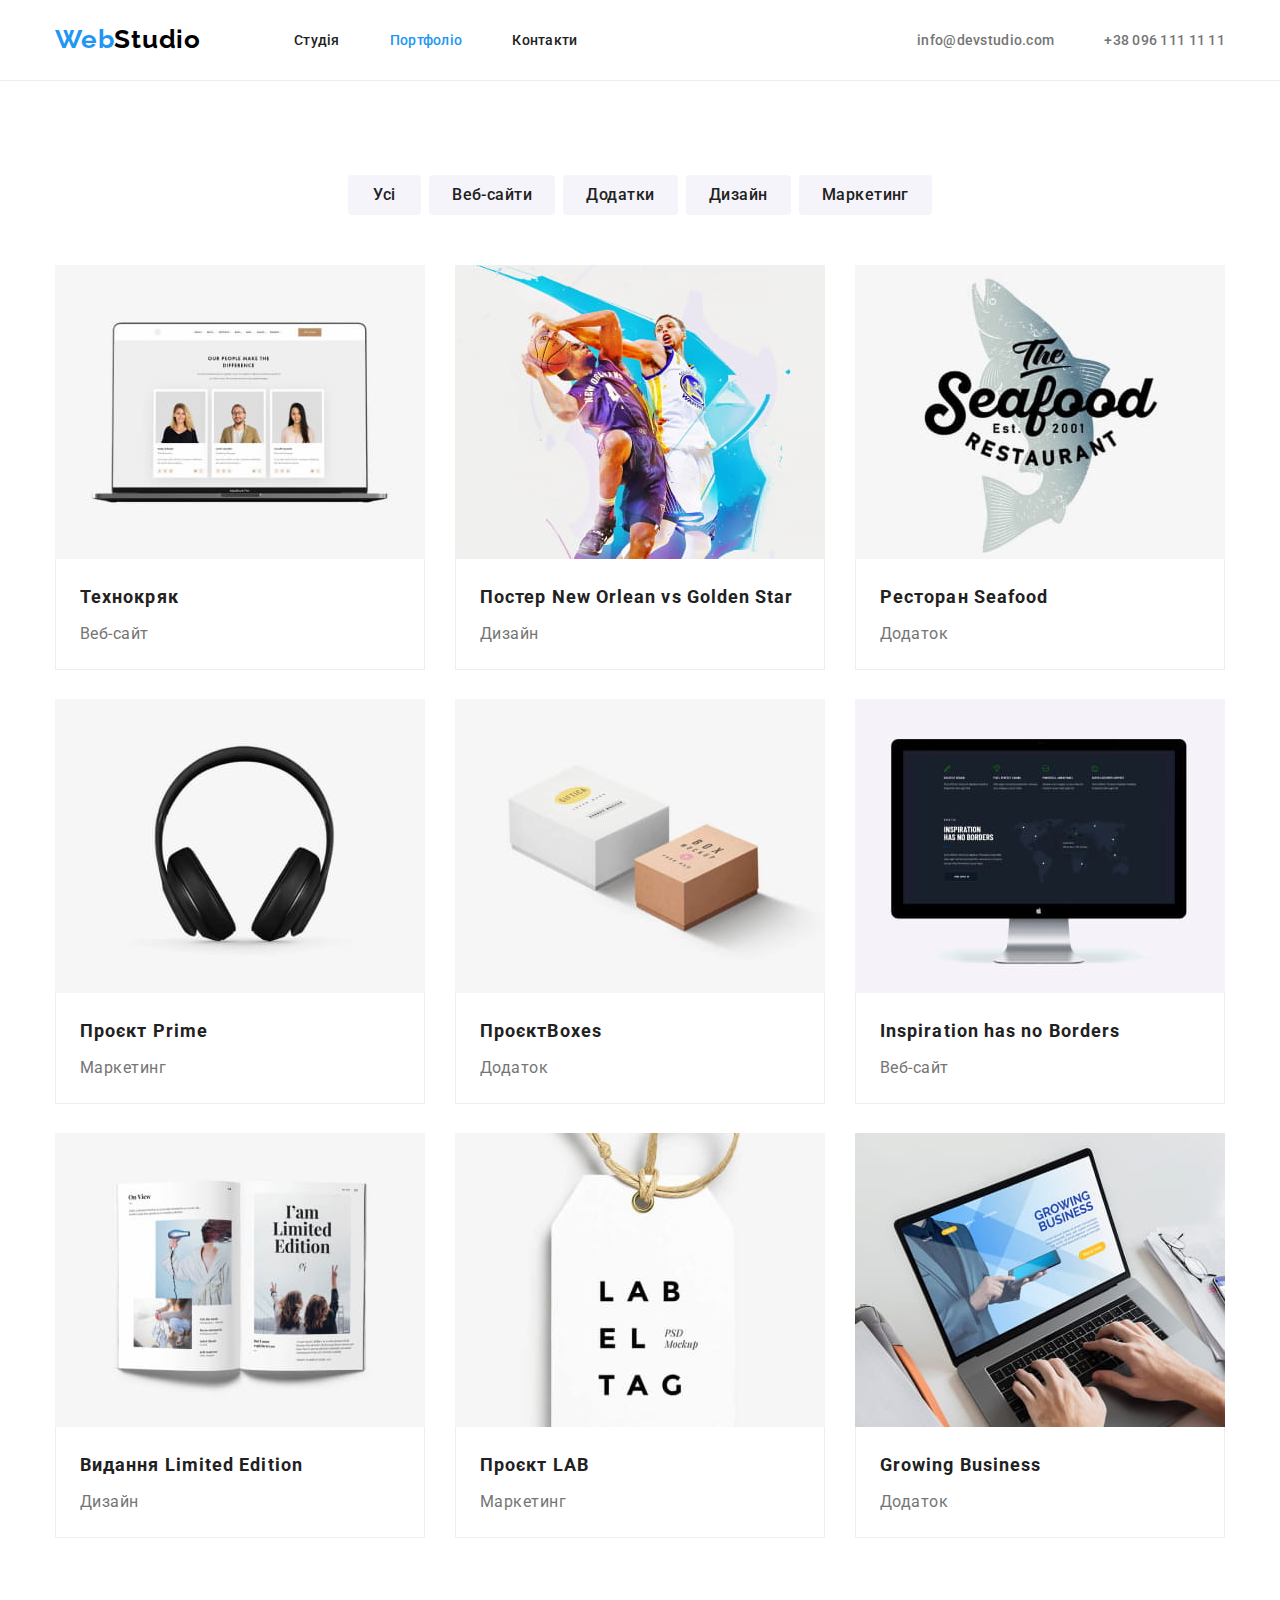
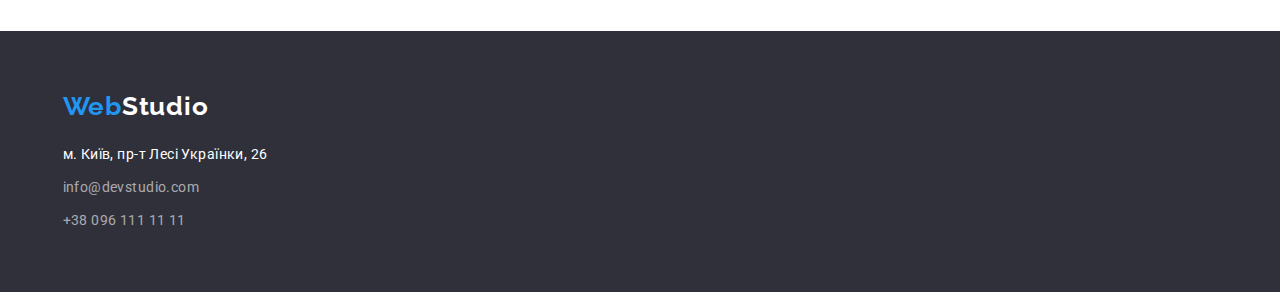
==== commit 222e02a8: "внесення правок після перевірки" ====
--- a/portfolio.html
+++ b/portfolio.html
@@ -1,57 +1,53 @@
 <!DOCTYPE html>
 <html lang="uk">
-  <head>
-    <meta charset="UTF-8" />
-    <meta http-equiv="X-UA-Compatible" content="IE=edge" />
-    <meta name="viewport" content="width=device-width, initial-scale=1.0" />
-    <title>Portfolio</title>
-    <link rel="preconnect" href="https://fonts.googleapis.com" />
-    <link rel="preconnect" href="https://fonts.gstatic.com" crossorigin />
-    <link
-      href="https://fonts.googleapis.com/css2?family=Raleway:wght@700&family=Roboto:wght@400;500;700;900&display=swap"
-      rel="stylesheet"
-    />
-    <link
-      rel="stylesheet"
-      href="https://cdnjs.cloudflare.com/ajax/libs/modern-normalize/1.1.0/modern-normalize.min.css"
-    />
-    <link rel="stylesheet" href="./css/styles.css" />
-  </head>
 
-  <body>
-    <header class="page-header">
-      <div class="container main-nav">
-        <a href="./index.html" class="logo" lang="en"
-          ><span class="logo-accent-cl">Web</span>Studio</a
-        >
+<head>
+  <meta charset="UTF-8" />
+  <meta http-equiv="X-UA-Compatible" content="IE=edge" />
+  <meta name="viewport" content="width=device-width, initial-scale=1.0" />
+  <title>Portfolio</title>
+  <link rel="preconnect" href="https://fonts.googleapis.com" />
+  <link rel="preconnect" href="https://fonts.gstatic.com" crossorigin />
+  <link href="https://fonts.googleapis.com/css2?family=Raleway:wght@700&family=Roboto:wght@400;500;700;900&display=swap"
+    rel="stylesheet" />
+  <link rel="stylesheet"
+    href="https://cdnjs.cloudflare.com/ajax/libs/modern-normalize/1.1.0/modern-normalize.min.css" />
+  <link rel="stylesheet" href="./css/styles.css" />
+</head>
 
-        <nav>
-          <ul class="site-nav list">
-            <li class="item">
-              <a href="./index.html" class="site-nav-link">Студія</a>
-            </li>
-            <li class="item">
-              <a href="./portfolio.html" class="site-nav-link current">Портфоліо</a>
-            </li>
-            <li class="item">
-              <a href="" class="site-nav-link">Контакти</a>
-            </li>
-          </ul>
-        </nav>
+<body>
+  <header class="page-header">
+    <div class="container main-nav">
+      <a href="./index.html" class="logo" lang="en"><span class="logo-accent-cl">Web</span>Studio</a>
 
-        <ul class="contact-nav list">
+      <nav>
+        <ul class="site-nav list">
           <li class="item">
-            <a href="mailto:info@devstudio.com" class="contact-nav-link">info@devstudio.com</a>
+            <a href="./index.html" class="site-nav-link">Студія</a>
           </li>
           <li class="item">
-            <a href="tel:+380961111111" class="contact-nav-link">+38 096 111 11 11</a>
+            <a href="./portfolio.html" class="site-nav-link current">Портфоліо</a>
+          </li>
+          <li class="item">
+            <a href="" class="site-nav-link">Контакти</a>
           </li>
         </ul>
-      </div>
-    </header>
+      </nav>
 
-    <main>
-      <section class="section">
+      <ul class="contact-nav list">
+        <li class="item">
+          <a href="mailto:info@devstudio.com" class="contact-nav-link">info@devstudio.com</a>
+        </li>
+        <li class="item">
+          <a href="tel:+380961111111" class="contact-nav-link">+38 096 111 11 11</a>
+        </li>
+      </ul>
+    </div>
+  </header>
+
+  <main>
+    <section class="section">
+      <div class="container">
         <!-- Title-->
         <h1 class="portfolio-title visually-hidden">Портфоліо</h1>
 
@@ -78,26 +74,16 @@
 
         <ul class="gallery list">
           <li class="gallery-list item">
-            <img
-              class="gallery-img"
-              src="./images/portfolio/teсhnokryak.jpg"
-              alt="Технокряк"
-              width="370"
-              height="294"
-            />
+            <img class="gallery-img" src="./images/portfolio/teсhnokryak.jpg" alt="Технокряк" width="370"
+              height="294" />
             <div class="gallery-card">
               <h2 class="portfolio-subtitle">Технокряк</h2>
               <p class="portfolio-spec">Веб-сайт</p>
             </div>
           </li>
           <li class="gallery-list item">
-            <img
-              class="gallery-img"
-              src="./images/portfolio/new-orlean-vs-golden-star.jpg"
-              alt="Постер New Orlean vs Golden Star"
-              width="370"
-              height="294"
-            />
+            <img class="gallery-img" src="./images/portfolio/new-orlean-vs-golden-star.jpg"
+              alt="Постер New Orlean vs Golden Star" width="370" height="294" />
             <div class="gallery-card">
               <h2 class="portfolio-subtitle">
                 Постер <span lang="en">New Orlean vs Golden Star</span>
@@ -106,120 +92,81 @@
             </div>
           </li>
           <li class="gallery-list item">
-            <img
-              class="gallery-img"
-              src="./images/portfolio/seafood.jpg"
-              alt="Ресторан Seafood"
-              width="370"
-              height="294"
-            />
+            <img class="gallery-img" src="./images/portfolio/seafood.jpg" alt="Ресторан Seafood" width="370"
+              height="294" />
             <div class="gallery-card">
               <h2 class="portfolio-subtitle">Ресторан <span lang="en">Seafood</span></h2>
               <p class="portfolio-spec">Додаток</p>
             </div>
           </li>
           <li class="gallery-list item">
-            <img
-              class="gallery-img"
-              src="./images/portfolio/prime.jpg"
-              alt="Проєкт Prime"
-              width="370"
-              height="294"
-            />
+            <img class="gallery-img" src="./images/portfolio/prime.jpg" alt="Проєкт Prime" width="370" height="294" />
             <div class="gallery-card">
               <h2 class="portfolio-subtitle">Проєкт <span lang="en">Prime</span></h2>
               <p class="portfolio-spec">Маркетинг</p>
             </div>
           </li>
           <li class="gallery-list item">
-            <img
-              class="gallery-img"
-              src="./images/portfolio/boxes.jpg"
-              alt="Проєкт Boxes"
-              width="370"
-              height="294"
-            />
+            <img class="gallery-img" src="./images/portfolio/boxes.jpg" alt="Проєкт Boxes" width="370" height="294" />
             <div class="gallery-card">
               <h2 class="portfolio-subtitle">Проєкт<span lang="en">Boxes</span></h2>
               <p class="portfolio-spec">Додаток</p>
             </div>
           </li>
           <li class="gallery-list item">
-            <img
-              class="gallery-img"
-              src="./images/portfolio/inspiration-has-no-borders.jpg"
-              alt="Inspiration has no Borders"
-              width="370"
-              height="294"
-            />
+            <img class="gallery-img" src="./images/portfolio/inspiration-has-no-borders.jpg"
+              alt="Inspiration has no Borders" width="370" height="294" />
             <div class="gallery-card">
               <h2 class="portfolio-subtitle" lang="en">Inspiration has no Borders</h2>
               <p class="portfolio-spec">Веб-сайт</p>
             </div>
           </li>
           <li class="gallery-list item">
-            <img
-              class="gallery-img"
-              src="./images/portfolio/limited-edition.jpg"
-              alt="Видання Limited Edition"
-              width="370"
-              height="294"
-            />
+            <img class="gallery-img" src="./images/portfolio/limited-edition.jpg" alt="Видання Limited Edition"
+              width="370" height="294" />
             <div class="gallery-card">
               <h2 class="portfolio-subtitle">Видання <span lang="en">Limited Edition</span></h2>
               <p class="portfolio-spec">Дизайн</p>
             </div>
           </li>
           <li class="gallery-list item">
-            <img
-              class="gallery-img"
-              src="./images/portfolio/lab.jpg"
-              alt="Проєкт LAB"
-              width="370"
-              height="294"
-            />
+            <img class="gallery-img" src="./images/portfolio/lab.jpg" alt="Проєкт LAB" width="370" height="294" />
             <div class="gallery-card">
               <h2 class="portfolio-subtitle">Проєкт <span lang="en">LAB</span></h2>
               <p class="portfolio-spec">Маркетинг</p>
             </div>
           </li>
           <li class="gallery-list item">
-            <img
-              class="gallery-img"
-              src="./images/portfolio/growing-business.jpg"
-              alt="Growing Business"
-              width="370"
-              height="294"
-            />
+            <img class="gallery-img" src="./images/portfolio/growing-business.jpg" alt="Growing Business" width="370"
+              height="294" />
             <div class="gallery-card">
               <h2 class="portfolio-subtitle" lang="en">Growing Business</h2>
               <p class="portfolio-spec">Додаток</p>
             </div>
           </li>
         </ul>
-      </section>
-    </main>
+      </div>
+    </section>
+  </main>
 
-    <!-- Підвал -->
-    <footer class="footer">
-      <div class="container">
-        <a href="/index.html" class="logo logo-footer" lang="en"
-          ><span class="logo-accent-cl">Web</span><span class="logo-ft-cl">Studio</span></a
-        >
-        <address>
-          <ul class="address list">
-            <li class="item">
-              <a href="https://goo.gl/maps/srSNwpNVW98ARK6E7" class="link map"
-                >м. Київ, пр-т Лесі Українки, 26</a
-              >
-            </li>
-            <li class="item">
-              <a href="mailto:info@devstudio.com" class="link">info@devstudio.com</a>
-            </li>
-            <li class="item"><a href="tel:+380961111111" class="link">+38 096 111 11 11</a></li>
-          </ul>
-        </address>
-      </div>
-    </footer>
-  </body>
-</html>
+  <!-- Підвал -->
+  <footer class="footer">
+    <div class="container">
+      <a href="/index.html" class="logo logo-footer" lang="en"><span class="logo-accent-cl">Web</span><span
+          class="logo-ft-cl">Studio</span></a>
+      <address>
+        <ul class="address list">
+          <li class="item">
+            <a href="https://goo.gl/maps/srSNwpNVW98ARK6E7" class="link map">м. Київ, пр-т Лесі Українки, 26</a>
+          </li>
+          <li class="item">
+            <a href="mailto:info@devstudio.com" class="link">info@devstudio.com</a>
+          </li>
+          <li class="item"><a href="tel:+380961111111" class="link">+38 096 111 11 11</a></li>
+        </ul>
+      </address>
+    </div>
+  </footer>
+</body>
+
+</html>--- a/css/styles.css
+++ b/css/styles.css
@@ -1,13 +1,3 @@
-html {
-  box-sizing: border-box;
-}
-
-*,
-*::before,
-*::after {
-  box-sizing: border-box;
-}
-
 :root {
   /* Fonts */
   --main-font: 'Roboto', sans-serif;
@@ -85,16 +75,18 @@
 */
 
 .page-header {
-  display: flex;
-  border: 1px solid var(--line-cl);
+  border-bottom: 1px solid var(--line-cl);
 }
 
 .container {
   width: 1200px;
   margin-left: auto;
   margin-right: auto;
-
-  /* outline: 2px solid turquoise; */
+  padding-right: 15px;
+  padding-left: 15px;
+
+  /* outline: 2px solid turquoise;
+  outline-offset: -2px; */
 }
 
 .main-nav {
@@ -197,7 +189,6 @@
   background-color: var(--accent-bg-cl);
   text-align: center;
 
-  border-bottom: 1px solid transparent;
   filter: drop-shadow(0px 4px 4px rgba(0, 0, 0, 0.25));
 
   /* outline: 2px solid turquoise; */
@@ -304,11 +295,12 @@
 /* Work  */
 
 .work-section {
-  padding-bottom: 94px;
+  padding-top: 0;
 }
 
 .work {
   display: flex;
+  align-items: center;
 }
 
 .work .item + .item {
@@ -339,8 +331,9 @@
   margin-left: 30px;
 }
 
-.team-pic {
-  margin-bottom: 30px;
+.team-card {
+  padding-top: 30px;
+  padding-bottom: 30px;
 }
 
 .team-subtitle {
@@ -355,8 +348,6 @@
 }
 
 .team-txt {
-  margin-bottom: 30px;
-
   font-size: 16px;
   line-height: calc(19 / 16);
   text-align: center;
@@ -419,30 +410,28 @@
 .gallery {
   display: flex;
   flex-wrap: wrap;
-
-  width: 1200px;
-  padding-left: 15px;
-  padding-right: 15px;
-  margin-left: auto;
-  margin-right: auto;
 }
 
 .gallery-list {
   display: block;
+  width: 370px;
+  height: 404px;
 
   background: var(--bg-cl);
 }
 
 .gallery-card {
-  width: 370px;
   padding-top: 20px;
+  padding-right: 24px;
+  padding-bottom: 20px;
+  padding-left: 24px;
+
   border-right: 1px solid var(--border-ln-cl);
   border-bottom: 1px solid var(--border-ln-cl);
   border-left: 1px solid var(--border-ln-cl);
 }
 
 .portfolio-subtitle {
-  margin-left: 24px;
   margin-bottom: 4px;
 
   color: var(--heading-txt-cl);
@@ -461,9 +450,6 @@
 }
 
 .portfolio-spec {
-  margin-left: 24px;
-  margin-bottom: 20px;
-
   font-size: 16px;
   line-height: calc(30 / 16);
   letter-spacing: 0.03em;
@@ -484,6 +470,8 @@
 }
 .logo-footer {
   margin-bottom: 20px;
+  margin-right: 0;
+  padding: 0;
 }
 
 .logo-ft-cl {
